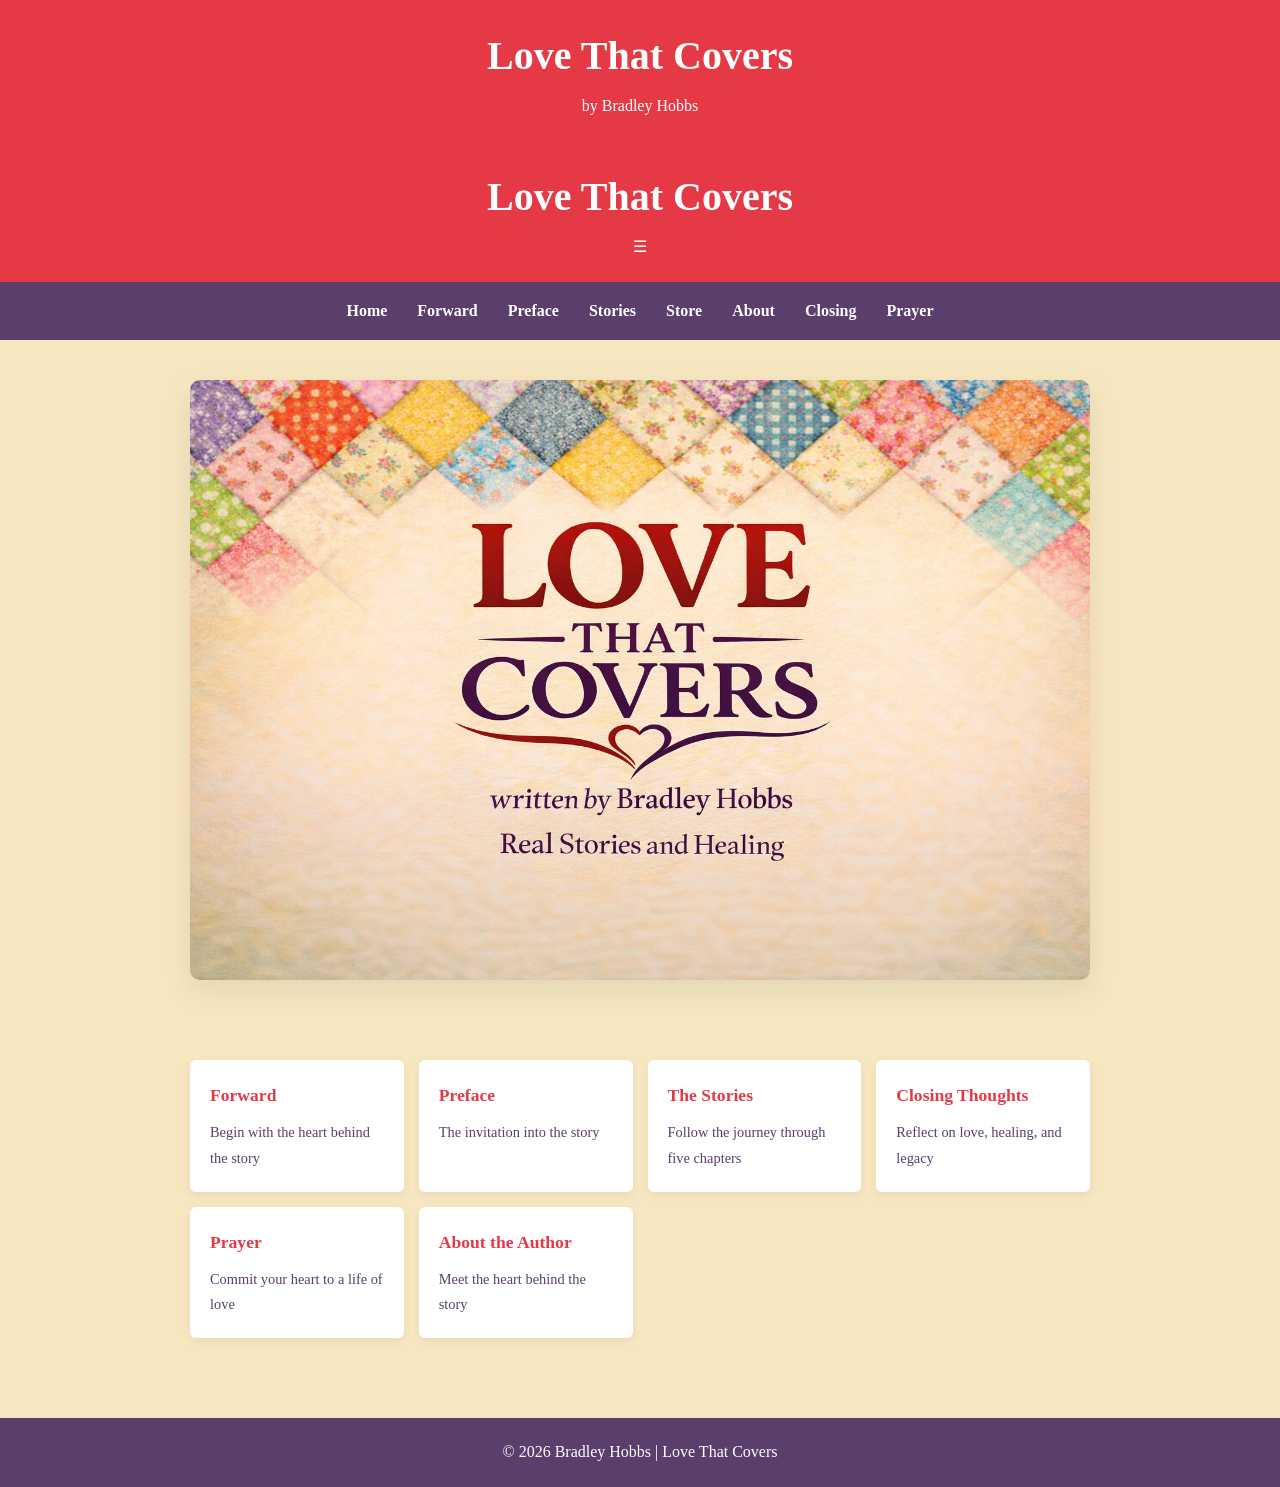
==== index.html @ ad536f71 "Update index.html" ====
<!DOCTYPE html>
<html lang="en">
<head>
<meta charset="UTF-8">
<meta name="viewport" content="width=device-width, initial-scale=1.0">

<title>Love That Covers | Bradley Hobbs</title>
<meta name="description" content="Real stories of healing, truth, and the love of Jesus that restores.">

<style>

/* HERO BANNER */
.hero-banner {
  width: 100%;
  background: var(--cream);
  display: flex;
  justify-content: center;
  align-items: center;
  padding: 40px 20px;
}

.hero-banner img {
  width: 100%;
  max-width: 900px;
  height: auto;
  border-radius: 10px;
  box-shadow: 0 10px 30px rgba(0,0,0,0.08);
}

/* QUICK LINKS */
.quick-links {
  padding: 40px 20px;
}

.card-grid {
  max-width: 900px;
  margin: auto;
  display: grid;
  grid-template-columns: repeat(auto-fit, minmax(200px, 1fr));
  gap: 15px;
}

.mini-card {
  background: white;
  padding: 20px;
  border-radius: 6px;
  text-decoration: none;
  color: var(--purple);
  box-shadow: 0 3px 10px rgba(0,0,0,0.06);
  transition: transform 0.2s ease, box-shadow 0.2s ease;
}

.mini-card h4 {
  color: var(--red);
  margin-bottom: 8px;
  font-size: 1.1rem;
}

.mini-card p {
  font-size: 0.9rem;
}

.mini-card:hover {
  transform: translateY(-4px);
  box-shadow: 0 6px 18px rgba(0,0,0,0.1);
}

/* COLOR PALETTE */
:root {
  --cream: #f6e7c1;
  --red: #e63946;
  --purple: #5a3e6b;
  --yellow: #f4c542;
  --blue: #4a90a4;
  --green: #6a994e;
}

/* RESET */
* {
  margin: 0;
  padding: 0;
  box-sizing: border-box;
}

/* BODY */
body {
  font-family: 'Georgia', serif;
  background: var(--cream);
  color: var(--purple);
  line-height: 1.8;
}

/* HEADER */
header {
  background: var(--red);
  color: white;
  padding: 20px 40px;
  text-align: center;
}

header h1 {
  font-size: 2.5rem;
}

/* NAV */
nav {
  background: var(--purple);
  display: flex;
  justify-content: center;
  gap: 30px;
  padding: 15px;
}

nav a {
  color: white;
  text-decoration: none;
  font-weight: bold;
}

nav a:hover {
  color: var(--yellow);
}

/* HERO */
.hero {
  text-align: center;
  padding: 80px 20px;
  background: linear-gradient(135deg, var(--yellow), var(--blue));
  color: white;
}

.hero h2 {
  font-size: 3rem;
  margin-bottom: 20px;
}

/* SECTION */
.section {
  padding: 60px 20px;
  max-width: 900px;
  margin: auto;
}

/* CONTENT CARDS */
.card {
  background: white;
  padding: 50px;
  border-radius: 8px;
  box-shadow: 0 5px 20px rgba(0,0,0,0.08);
  margin-bottom: 40px;
}

.card h3 {
  color: var(--red);
  text-align: center;
  margin-bottom: 30px;
  font-size: 2rem;
}

.card p {
  margin-bottom: 20px;
}

/* BUTTON */
.btn {
  display: inline-block;
  margin-top: 20px;
  padding: 12px 25px;
  background: var(--green);
  color: white;
  text-decoration: none;
  border-radius: 5px;
  font-weight: bold;
}

.btn:hover {
  background: var(--purple);
}

/* FOOTER */
footer {
  background: var(--purple);
  color: white;
  text-align: center;
  padding: 20px;
  margin-top: 40px;
}

</style>
</head>

<body>

<header>
  <h1>Love That Covers</h1>
  <p>by Bradley Hobbs</p>
</header>

<header>
  <h1>Love That Covers</h1>

  <!-- HAMBURGER -->
  <div class="menu-toggle" onclick="toggleMenu()">
    ☰
  </div>
</header>

<nav id="mobileNav">
  <a href="index.html">Home</a>
  <a href="forward.html">Forward</a>
  <a href="preface.html">Preface</a>
  <a href="stories.html">Stories</a>
  <a href="store.html">Store</a>
  <a href="about.html">About</a>
  <a href="closing.html">Closing</a>
  <a href="prayer.html">Prayer</a>
</nav>

<section class="hero-banner">
  <img src="B301321B-BF15-4B34-BEE3-1EFD43D70DFA.png" alt="Love That Covers - Real Stories and Healing">
</section>


  <section class="quick-links">

  <div class="card-grid">

    <a href="forward.html" class="mini-card">
      <h4>Forward</h4>
      <p>Begin with the heart behind the story</p>
    </a>

    <a href="preface.html" class="mini-card">
      <h4>Preface</h4>
      <p>The invitation into the story</p>
    </a>

    <a href="stories.html" class="mini-card">
      <h4>The Stories</h4>
      <p>Follow the journey through five chapters</p>
    </a>

    <a href="closing.html" class="mini-card">
      <h4>Closing Thoughts</h4>
      <p>Reflect on love, healing, and legacy</p>
    </a>

    <a href="prayer.html" class="mini-card">
      <h4>Prayer</h4>
      <p>Commit your heart to a life of love</p>
    </a>

    <a href="about.html" class="mini-card">
      <h4>About the Author</h4>
      <p>Meet the heart behind the story</p>
    </a>

  </div>


</section>

<footer>
  <p>© 2026 Bradley Hobbs | Love That Covers</p>
</footer>
<script>
function toggleMenu() {
  document.getElementById("mobileNav").classList.toggle("active");
}
</script>
</body>
</html>
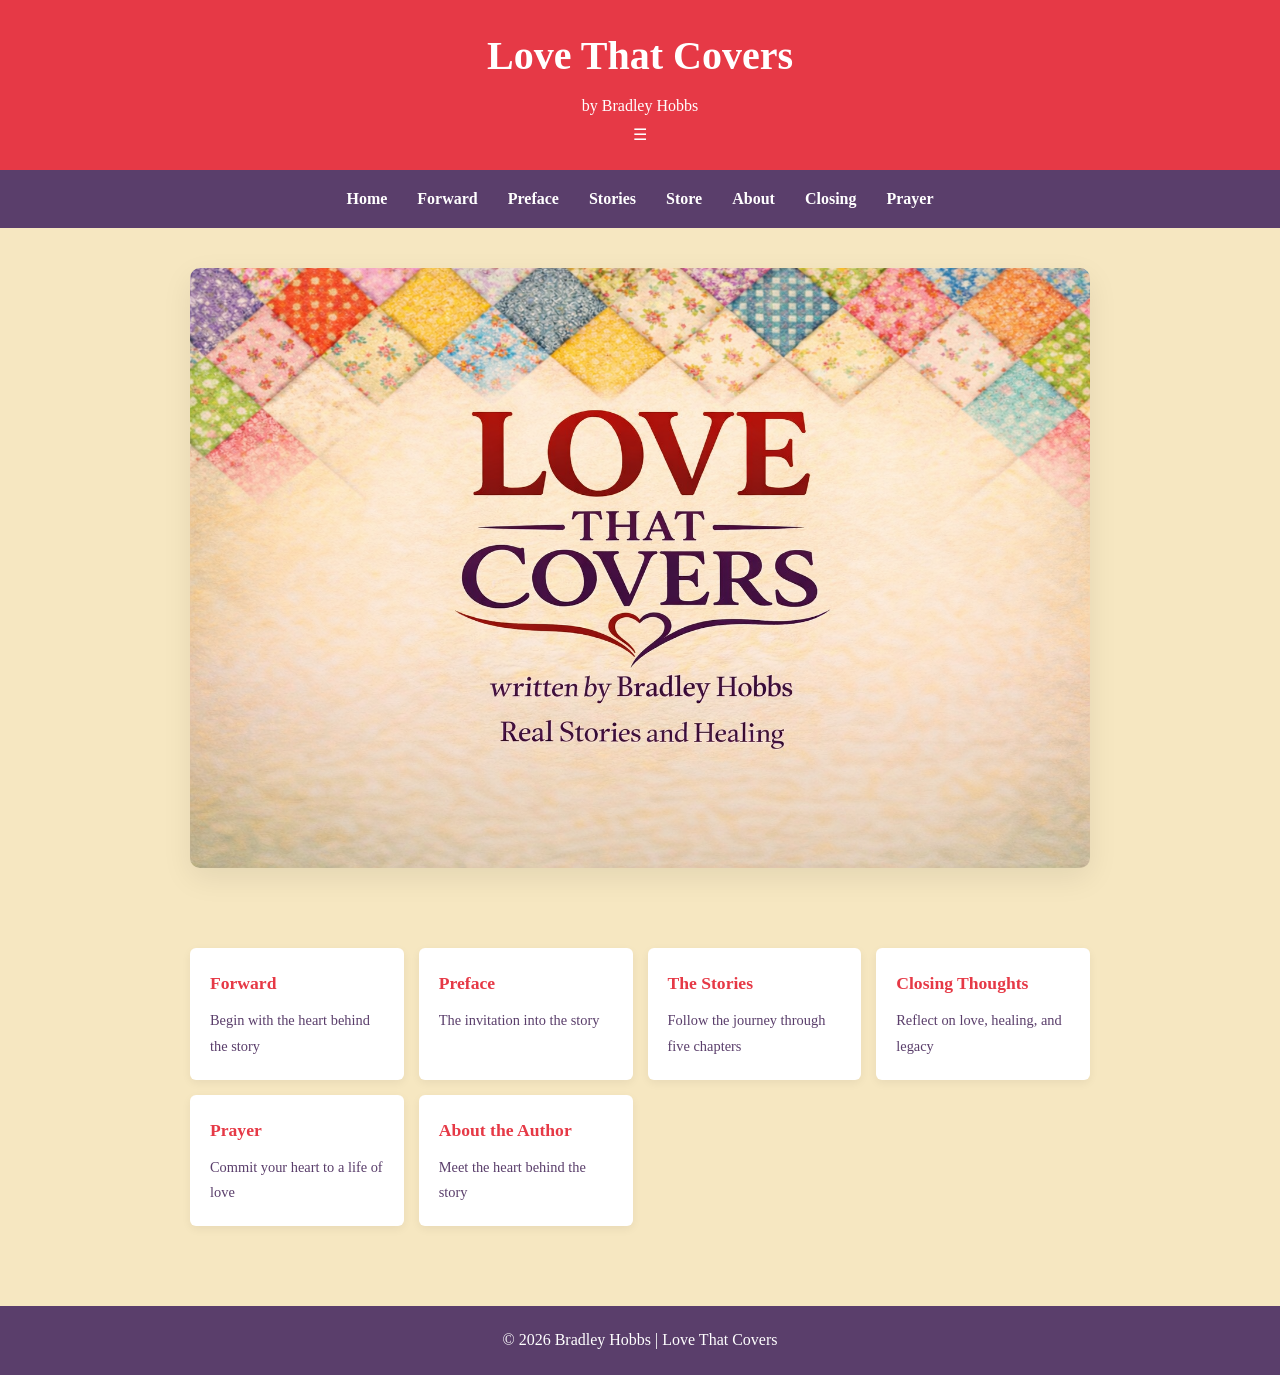
==== commit abc38c16: "Update index.html" ====
--- a/index.html
+++ b/index.html
@@ -194,10 +194,6 @@
 <header>
   <h1>Love That Covers</h1>
   <p>by Bradley Hobbs</p>
-</header>
-
-<header>
-  <h1>Love That Covers</h1>
 
   <!-- HAMBURGER -->
   <div class="menu-toggle" onclick="toggleMenu()">
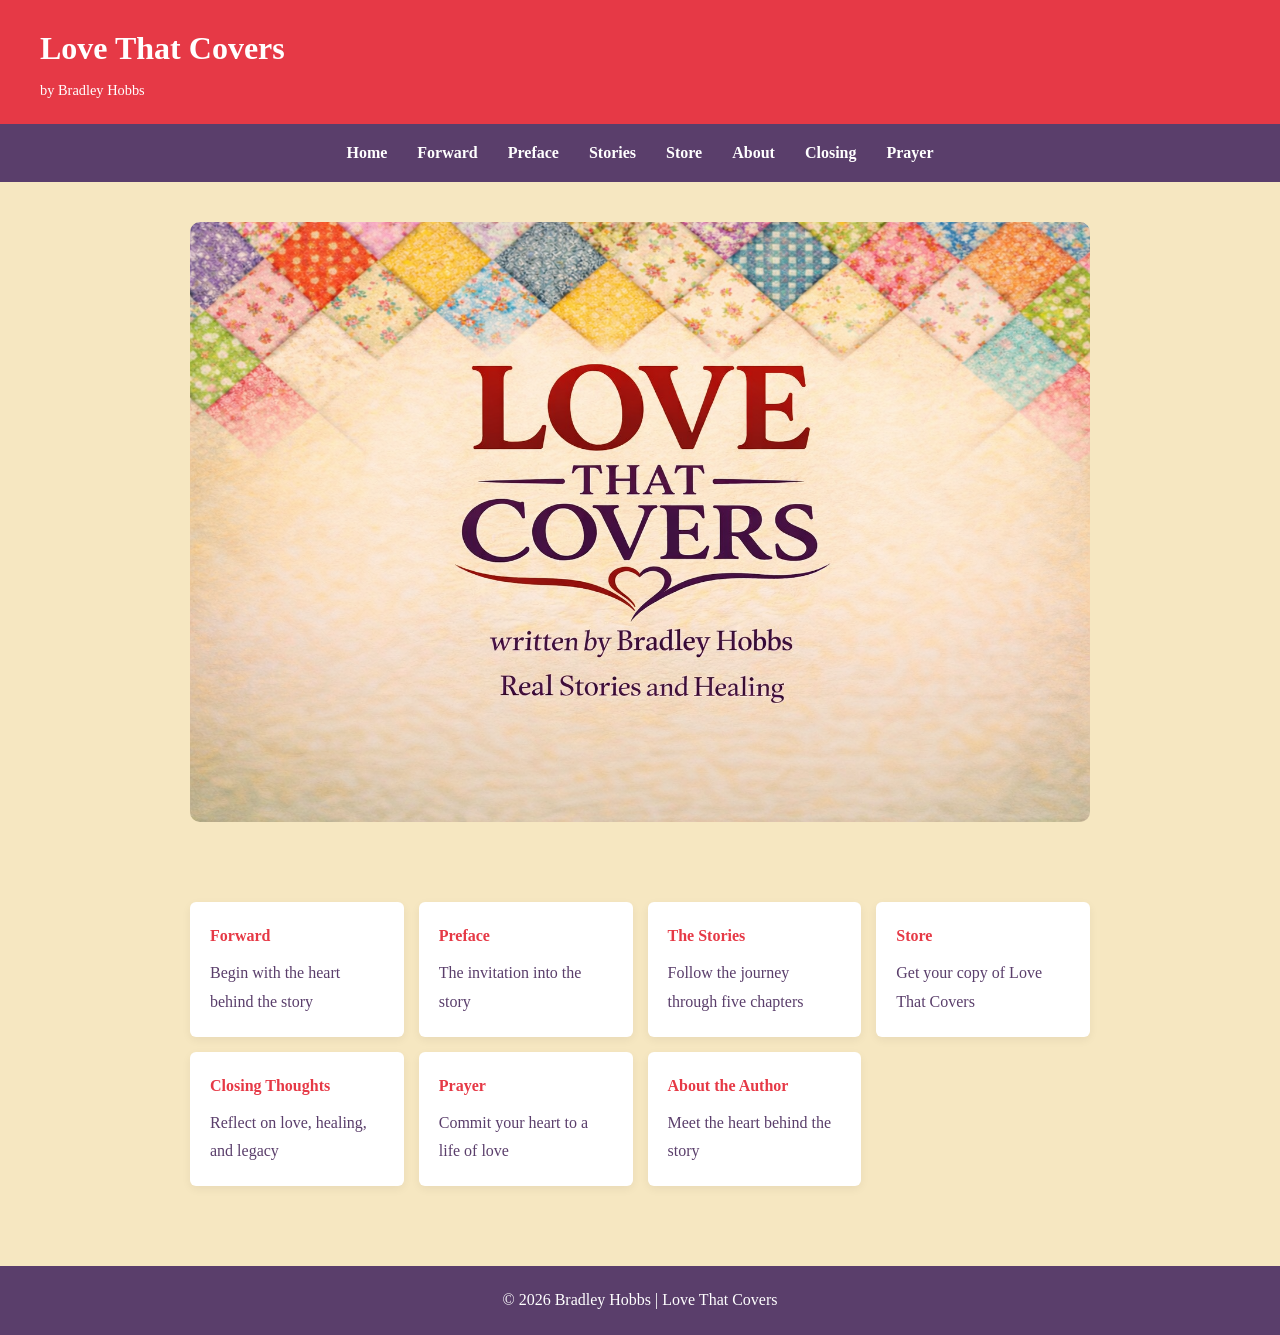
==== commit faaf96a5: "Update index.html" ====
--- a/index.html
+++ b/index.html
@@ -8,62 +8,6 @@
 <meta name="description" content="Real stories of healing, truth, and the love of Jesus that restores.">
 
 <style>
-
-/* HERO BANNER */
-.hero-banner {
-  width: 100%;
-  background: var(--cream);
-  display: flex;
-  justify-content: center;
-  align-items: center;
-  padding: 40px 20px;
-}
-
-.hero-banner img {
-  width: 100%;
-  max-width: 900px;
-  height: auto;
-  border-radius: 10px;
-  box-shadow: 0 10px 30px rgba(0,0,0,0.08);
-}
-
-/* QUICK LINKS */
-.quick-links {
-  padding: 40px 20px;
-}
-
-.card-grid {
-  max-width: 900px;
-  margin: auto;
-  display: grid;
-  grid-template-columns: repeat(auto-fit, minmax(200px, 1fr));
-  gap: 15px;
-}
-
-.mini-card {
-  background: white;
-  padding: 20px;
-  border-radius: 6px;
-  text-decoration: none;
-  color: var(--purple);
-  box-shadow: 0 3px 10px rgba(0,0,0,0.06);
-  transition: transform 0.2s ease, box-shadow 0.2s ease;
-}
-
-.mini-card h4 {
-  color: var(--red);
-  margin-bottom: 8px;
-  font-size: 1.1rem;
-}
-
-.mini-card p {
-  font-size: 0.9rem;
-}
-
-.mini-card:hover {
-  transform: translateY(-4px);
-  box-shadow: 0 6px 18px rgba(0,0,0,0.1);
-}
 
 /* COLOR PALETTE */
 :root {
@@ -84,7 +28,7 @@
 
 /* BODY */
 body {
-  font-family: 'Georgia', serif;
+  font-family: Georgia, serif;
   background: var(--cream);
   color: var(--purple);
   line-height: 1.8;
@@ -95,14 +39,27 @@
   background: var(--red);
   color: white;
   padding: 20px 40px;
-  text-align: center;
+  display: flex;
+  justify-content: space-between;
+  align-items: center;
 }
 
 header h1 {
-  font-size: 2.5rem;
-}
-
-/* NAV */
+  font-size: 2rem;
+}
+
+header p {
+  font-size: 0.9rem;
+}
+
+/* MENU ICON */
+.menu-toggle {
+  font-size: 28px;
+  cursor: pointer;
+  display: none;
+}
+
+/* NAV DESKTOP */
 nav {
   background: var(--purple);
   display: flex;
@@ -121,60 +78,51 @@
   color: var(--yellow);
 }
 
-/* HERO */
-.hero {
-  text-align: center;
-  padding: 80px 20px;
-  background: linear-gradient(135deg, var(--yellow), var(--blue));
-  color: white;
-}
-
-.hero h2 {
-  font-size: 3rem;
-  margin-bottom: 20px;
-}
-
-/* SECTION */
-.section {
-  padding: 60px 20px;
+/* HERO BANNER */
+.hero-banner {
+  width: 100%;
+  background: var(--cream);
+  display: flex;
+  justify-content: center;
+  padding: 40px 20px;
+}
+
+.hero-banner img {
+  width: 100%;
+  max-width: 900px;
+  border-radius: 10px;
+}
+
+/* QUICK LINKS */
+.quick-links {
+  padding: 40px 20px;
+}
+
+.card-grid {
   max-width: 900px;
   margin: auto;
-}
-
-/* CONTENT CARDS */
-.card {
+  display: grid;
+  grid-template-columns: repeat(auto-fit, minmax(200px, 1fr));
+  gap: 15px;
+}
+
+.mini-card {
   background: white;
-  padding: 50px;
-  border-radius: 8px;
-  box-shadow: 0 5px 20px rgba(0,0,0,0.08);
-  margin-bottom: 40px;
-}
-
-.card h3 {
+  padding: 20px;
+  border-radius: 6px;
+  text-decoration: none;
+  color: var(--purple);
+  box-shadow: 0 3px 10px rgba(0,0,0,0.06);
+  transition: 0.2s;
+}
+
+.mini-card h4 {
   color: var(--red);
-  text-align: center;
-  margin-bottom: 30px;
-  font-size: 2rem;
-}
-
-.card p {
-  margin-bottom: 20px;
-}
-
-/* BUTTON */
-.btn {
-  display: inline-block;
-  margin-top: 20px;
-  padding: 12px 25px;
-  background: var(--green);
-  color: white;
-  text-decoration: none;
-  border-radius: 5px;
-  font-weight: bold;
-}
-
-.btn:hover {
-  background: var(--purple);
+  margin-bottom: 8px;
+}
+
+.mini-card:hover {
+  transform: translateY(-4px);
 }
 
 /* FOOTER */
@@ -186,19 +134,48 @@
   margin-top: 40px;
 }
 
+/* MOBILE NAV */
+@media (max-width: 768px) {
+
+  .menu-toggle {
+    display: block;
+  }
+
+  nav {
+    position: fixed;
+    top: 0;
+    right: -260px;
+    width: 260px;
+    height: 100%;
+    flex-direction: column;
+    background: var(--purple);
+    padding-top: 80px;
+    transition: right 0.3s ease;
+    z-index: 1000;
+  }
+
+  nav a {
+    padding: 15px 20px;
+    border-bottom: 1px solid rgba(255,255,255,0.2);
+  }
+
+  nav.active {
+    right: 0;
+  }
+}
+
 </style>
 </head>
 
 <body>
 
 <header>
-  <h1>Love That Covers</h1>
-  <p>by Bradley Hobbs</p>
-
-  <!-- HAMBURGER -->
-  <div class="menu-toggle" onclick="toggleMenu()">
-    ☰
+  <div>
+    <h1>Love That Covers</h1>
+    <p>by Bradley Hobbs</p>
   </div>
+
+  <div class="menu-toggle" onclick="toggleMenu()">☰</div>
 </header>
 
 <nav id="mobileNav">
@@ -213,12 +190,10 @@
 </nav>
 
 <section class="hero-banner">
-  <img src="B301321B-BF15-4B34-BEE3-1EFD43D70DFA.png" alt="Love That Covers - Real Stories and Healing">
+  <img src="B301321B-BF15-4B34-BEE3-1EFD43D70DFA.png" alt="Love That Covers Banner">
 </section>
 
-
-  <section class="quick-links">
-
+<section class="quick-links">
   <div class="card-grid">
 
     <a href="forward.html" class="mini-card">
@@ -236,6 +211,11 @@
       <p>Follow the journey through five chapters</p>
     </a>
 
+    <a href="store.html" class="mini-card">
+      <h4>Store</h4>
+      <p>Get your copy of Love That Covers</p>
+    </a>
+
     <a href="closing.html" class="mini-card">
       <h4>Closing Thoughts</h4>
       <p>Reflect on love, healing, and legacy</p>
@@ -252,17 +232,17 @@
     </a>
 
   </div>
-
-
 </section>
 
 <footer>
   <p>© 2026 Bradley Hobbs | Love That Covers</p>
 </footer>
+
 <script>
 function toggleMenu() {
   document.getElementById("mobileNav").classList.toggle("active");
 }
 </script>
+
 </body>
 </html>
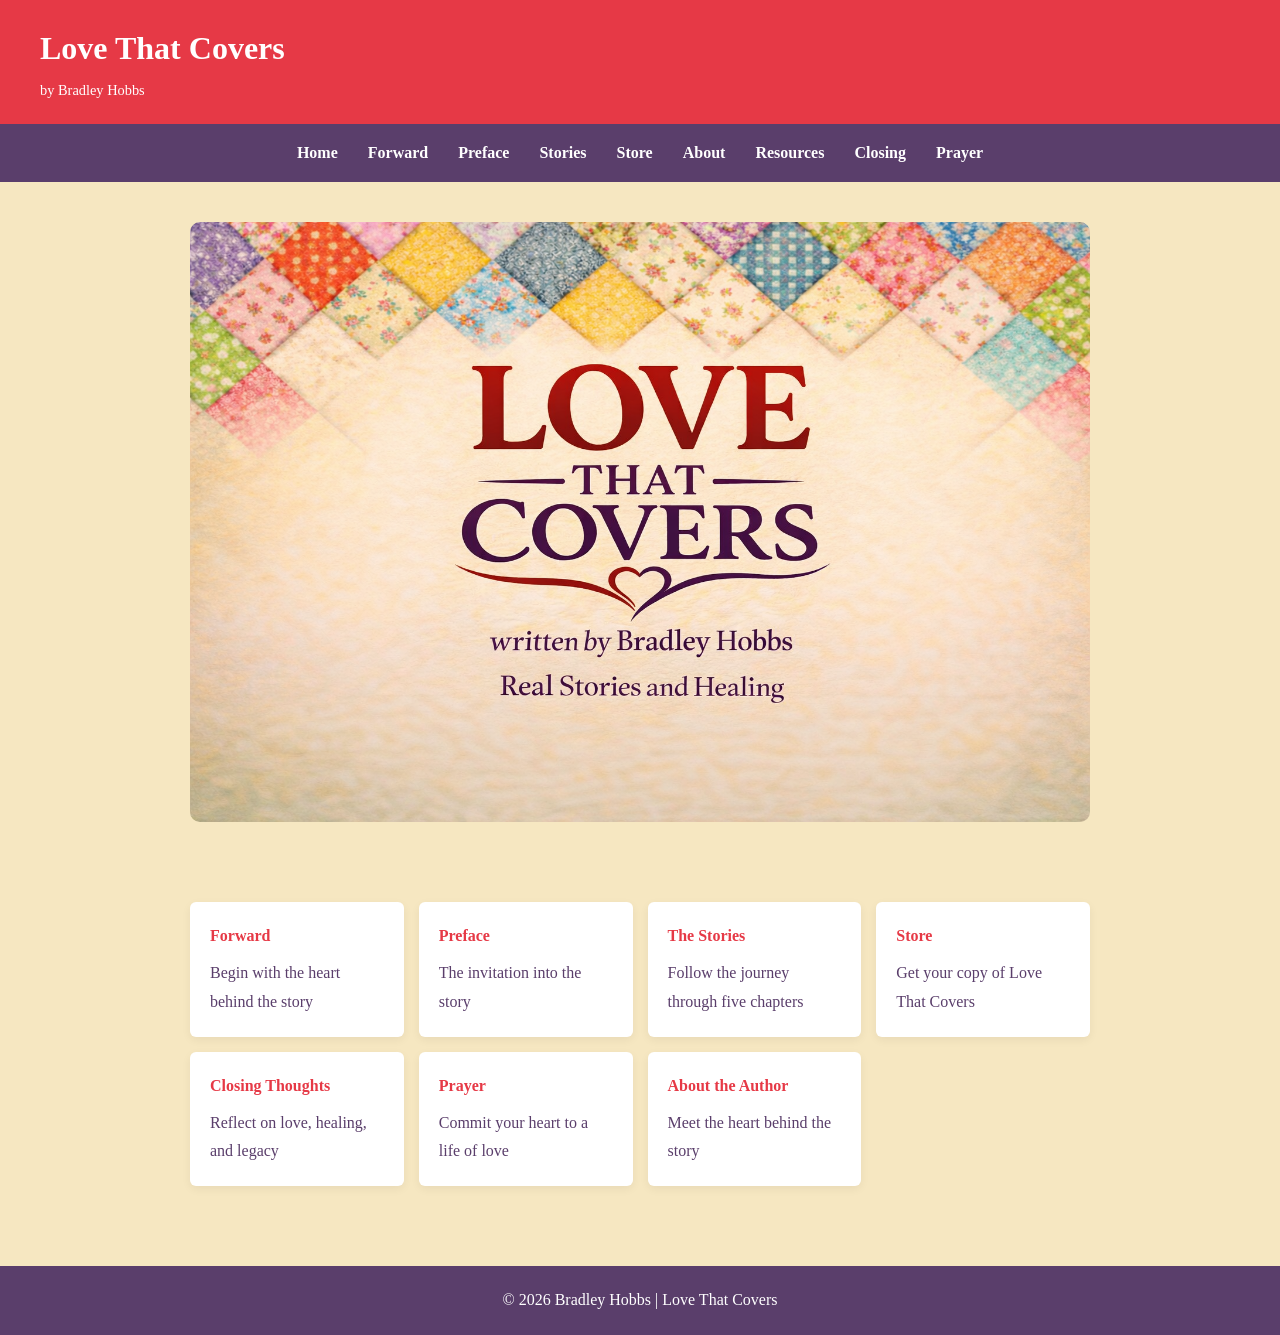
==== commit e5a60fa6: "Update index.html" ====
--- a/index.html
+++ b/index.html
@@ -185,6 +185,7 @@
   <a href="stories.html">Stories</a>
   <a href="store.html">Store</a>
   <a href="about.html">About</a>
+  <a href="resources.html">Resources</a> <!-- NEW -->
   <a href="closing.html">Closing</a>
   <a href="prayer.html">Prayer</a>
 </nav>
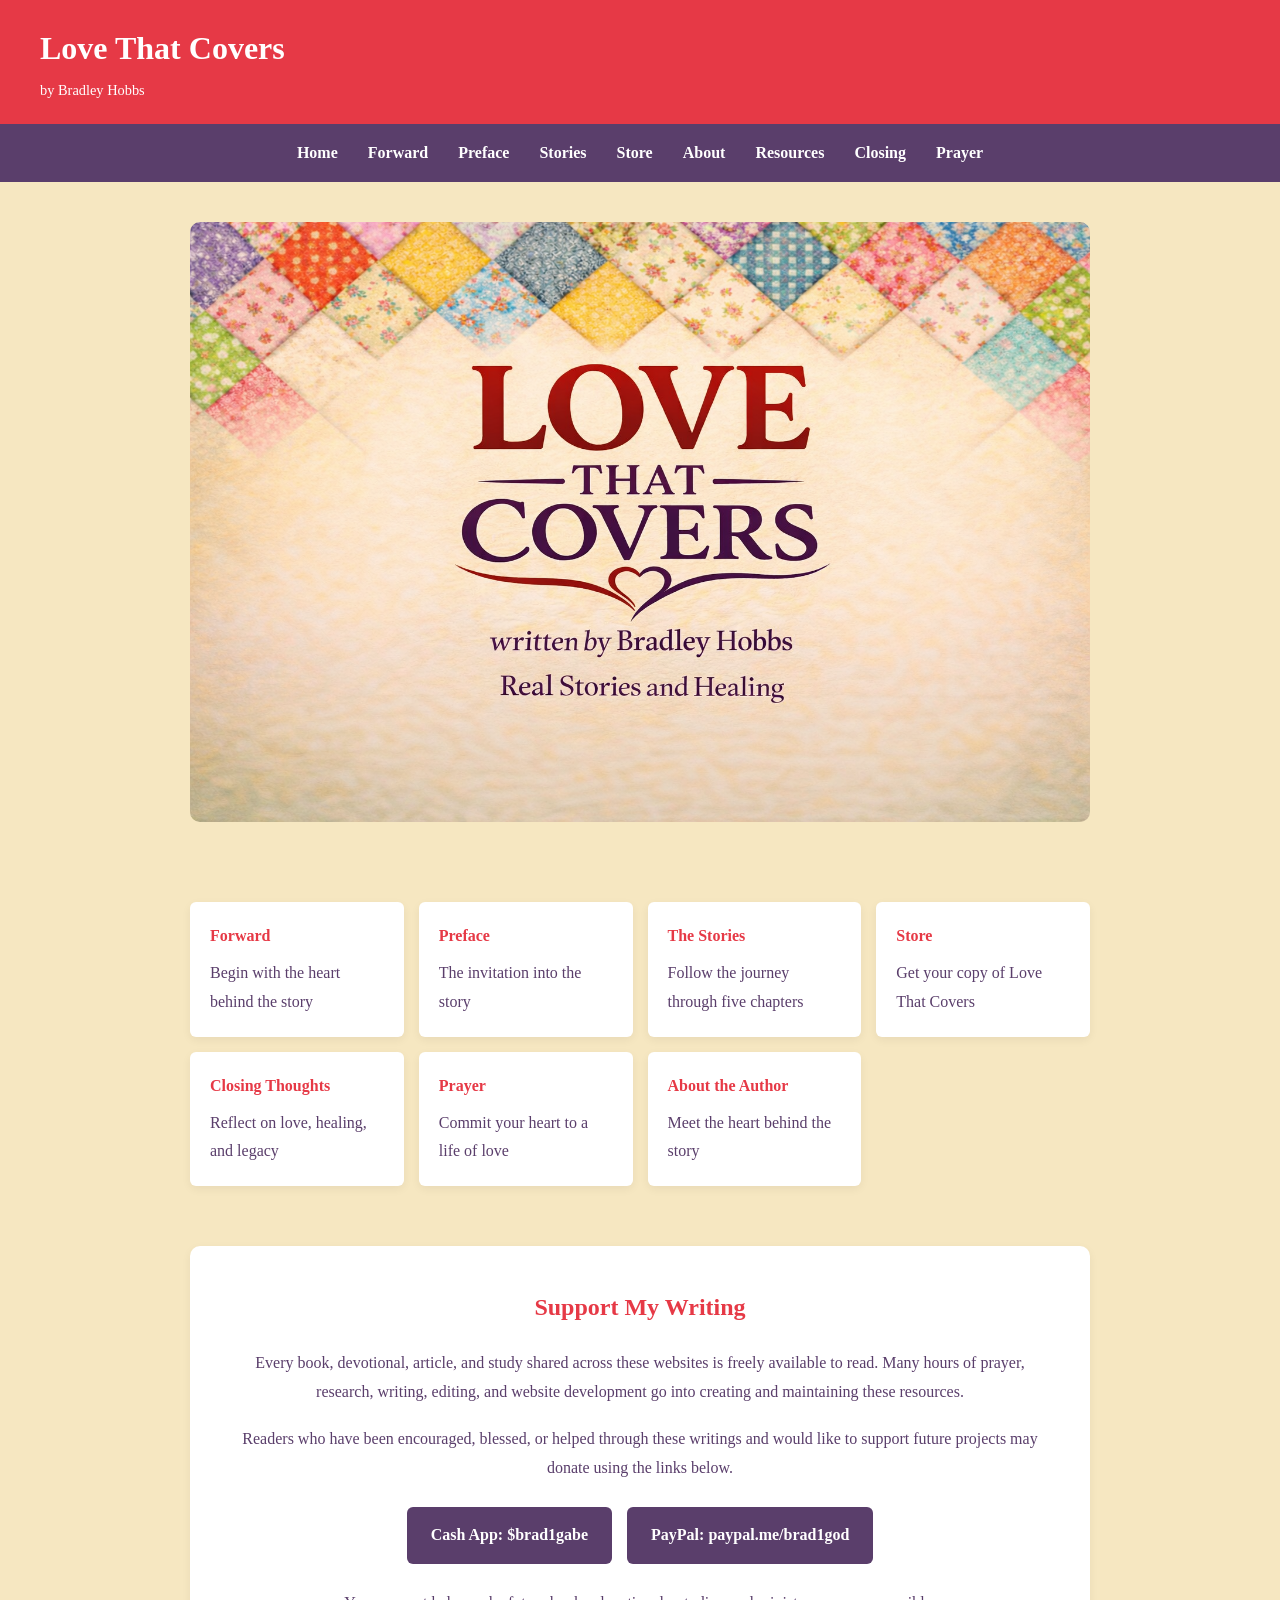
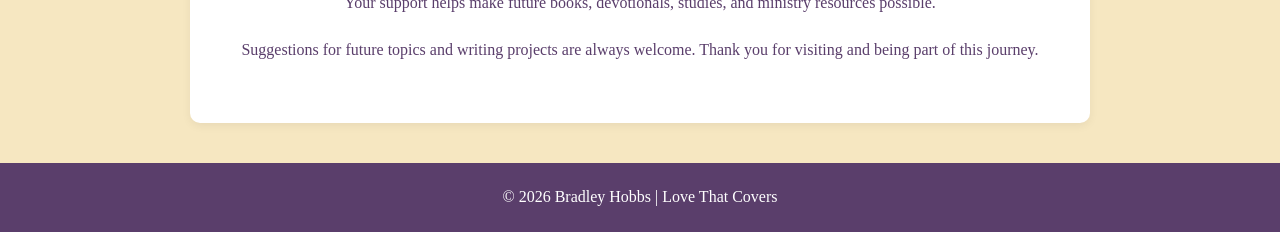
==== commit cf7c38b4: "Update index.html" ====
--- a/index.html
+++ b/index.html
@@ -123,6 +123,50 @@
 
 .mini-card:hover {
   transform: translateY(-4px);
+}
+
+/* SUPPORT */
+
+.support {
+  background: white;
+  max-width: 900px;
+  margin: 20px auto 40px;
+  padding: 40px;
+  border-radius: 10px;
+  text-align: center;
+  box-shadow: 0 3px 10px rgba(0,0,0,0.06);
+}
+
+.support h2 {
+  color: var(--red);
+  margin-bottom: 20px;
+}
+
+.support p {
+  margin-bottom: 18px;
+}
+
+.support-links {
+  display: flex;
+  justify-content: center;
+  gap: 15px;
+  flex-wrap: wrap;
+  margin: 25px 0;
+}
+
+.support-links a {
+  display: inline-block;
+  background: var(--purple);
+  color: white;
+  text-decoration: none;
+  padding: 14px 24px;
+  border-radius: 6px;
+  font-weight: bold;
+  transition: .2s;
+}
+
+.support-links a:hover {
+  background: var(--red);
 }
 
 /* FOOTER */
@@ -235,6 +279,46 @@
   </div>
 </section>
 
+<section class="support">
+
+  <h2>Support My Writing</h2>
+
+  <p>
+    Every book, devotional, article, and study shared across these websites is freely available to read. Many hours of prayer, research, writing, editing, and website development go into creating and maintaining these resources.
+  </p>
+
+  <p>
+    Readers who have been encouraged, blessed, or helped through these writings and would like to support future projects may donate using the links below.
+  </p>
+
+  <div class="support-links">
+
+    <a
+      href="https://cash.app/$brad1gabe"
+      target="_blank"
+      rel="noopener noreferrer">
+      Cash App: $brad1gabe
+    </a>
+
+    <a
+      href="https://www.paypal.com/paypalme/brad1god"
+      target="_blank"
+      rel="noopener noreferrer">
+      PayPal: paypal.me/brad1god
+    </a>
+
+  </div>
+
+  <p>
+    Your support helps make future books, devotionals, studies, and ministry resources possible.
+  </p>
+
+  <p>
+    Suggestions for future topics and writing projects are always welcome. Thank you for visiting and being part of this journey.
+  </p>
+
+</section>
+
 <footer>
   <p>© 2026 Bradley Hobbs | Love That Covers</p>
 </footer>
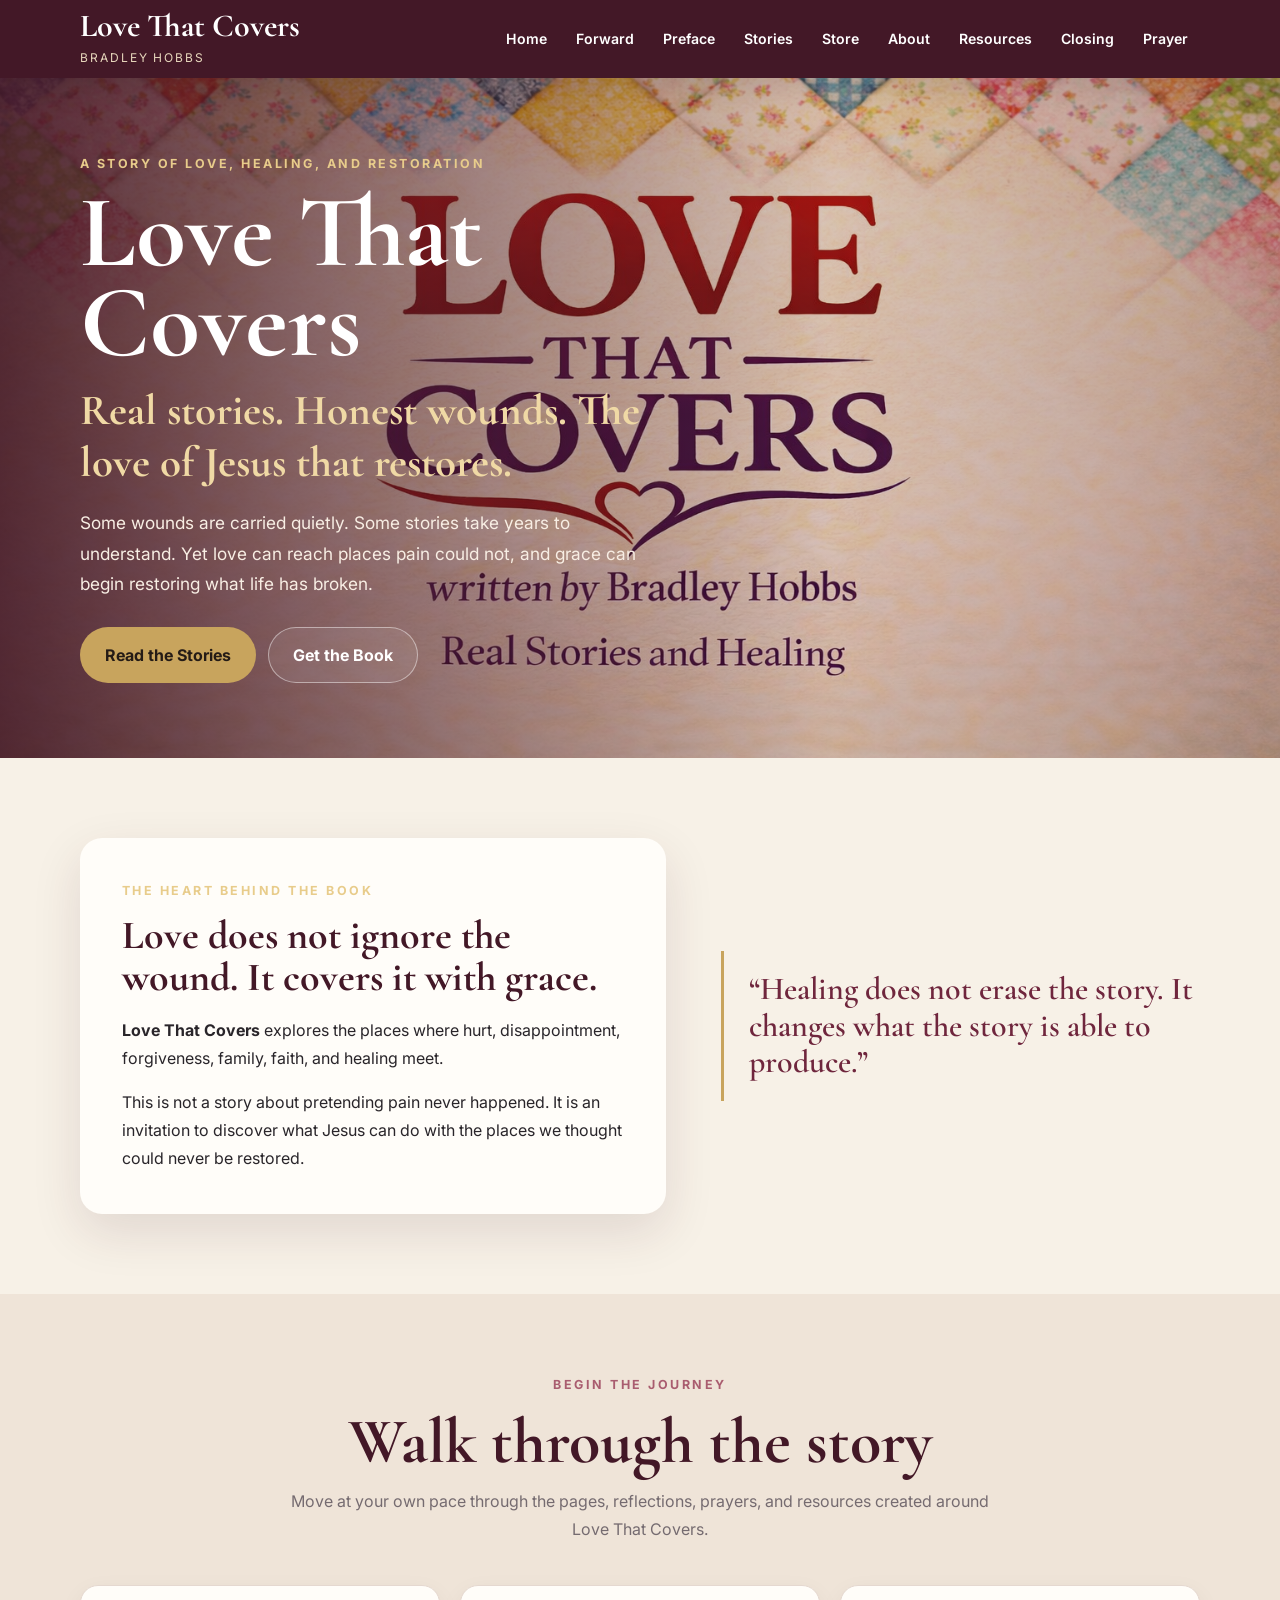
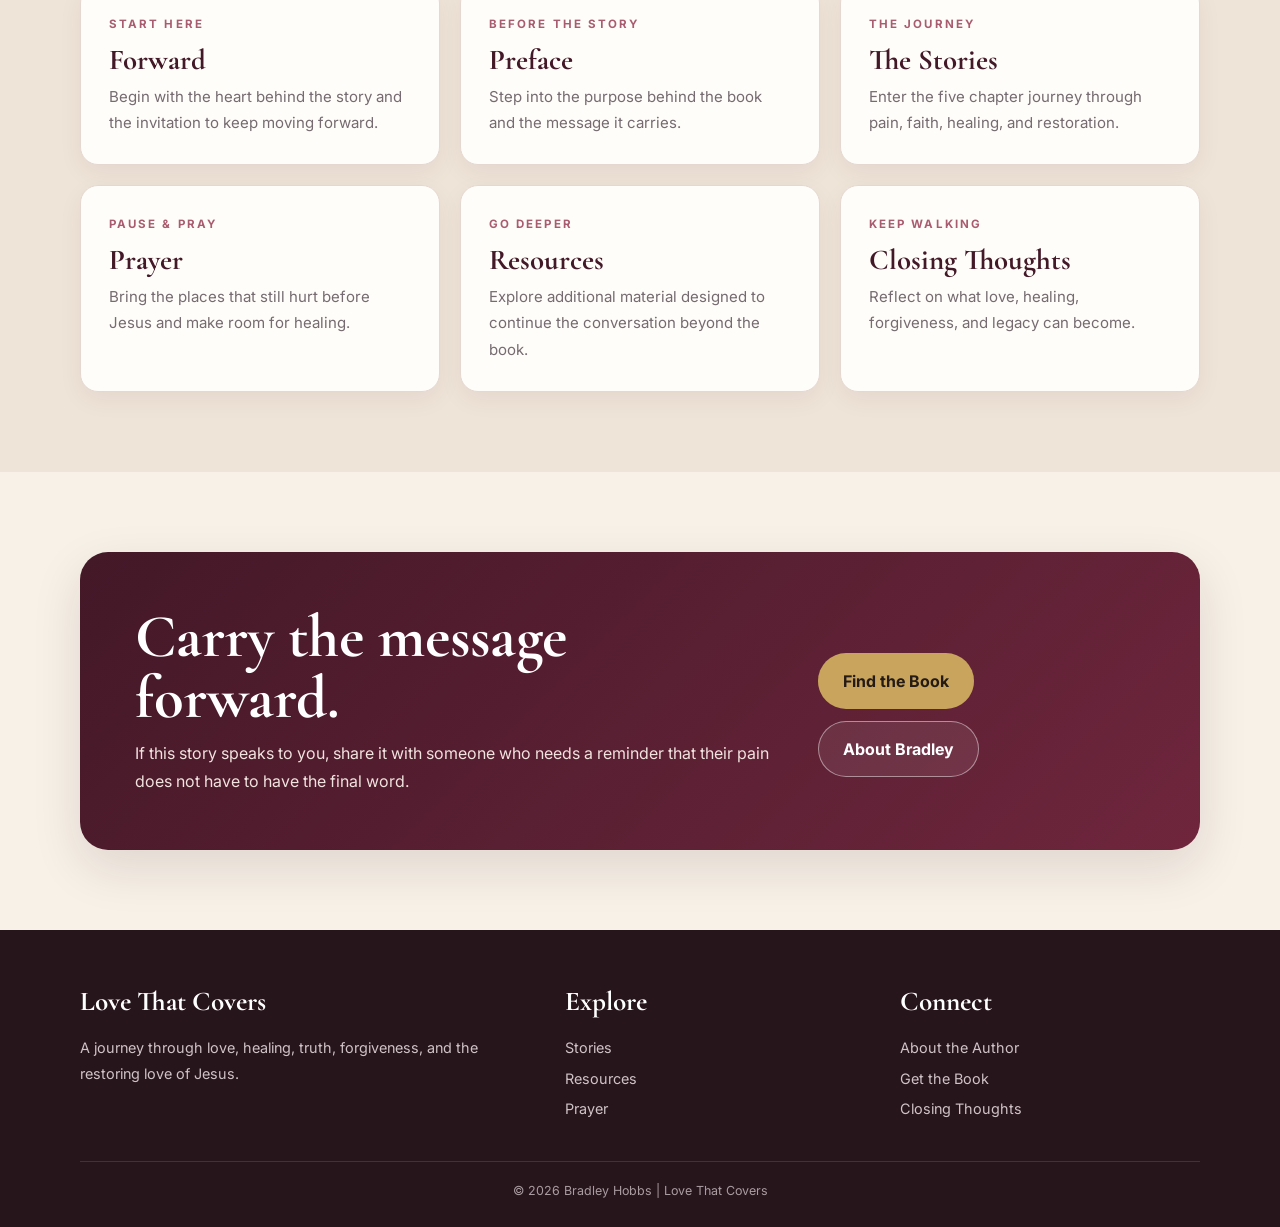
==== commit 5626f96b: "Revamp Love That Covers homepage" ====
--- a/index.html
+++ b/index.html
@@ -3,331 +3,122 @@
 <head>
 <meta charset="UTF-8">
 <meta name="viewport" content="width=device-width, initial-scale=1.0">
-
 <title>Love That Covers | Bradley Hobbs</title>
-<meta name="description" content="Real stories of healing, truth, and the love of Jesus that restores.">
-
-<style>
-
-/* COLOR PALETTE */
-:root {
-  --cream: #f6e7c1;
-  --red: #e63946;
-  --purple: #5a3e6b;
-  --yellow: #f4c542;
-  --blue: #4a90a4;
-  --green: #6a994e;
-}
-
-/* RESET */
-* {
-  margin: 0;
-  padding: 0;
-  box-sizing: border-box;
-}
-
-/* BODY */
-body {
-  font-family: Georgia, serif;
-  background: var(--cream);
-  color: var(--purple);
-  line-height: 1.8;
-}
-
-/* HEADER */
-header {
-  background: var(--red);
-  color: white;
-  padding: 20px 40px;
-  display: flex;
-  justify-content: space-between;
-  align-items: center;
-}
-
-header h1 {
-  font-size: 2rem;
-}
-
-header p {
-  font-size: 0.9rem;
-}
-
-/* MENU ICON */
-.menu-toggle {
-  font-size: 28px;
-  cursor: pointer;
-  display: none;
-}
-
-/* NAV DESKTOP */
-nav {
-  background: var(--purple);
-  display: flex;
-  justify-content: center;
-  gap: 30px;
-  padding: 15px;
-}
-
-nav a {
-  color: white;
-  text-decoration: none;
-  font-weight: bold;
-}
-
-nav a:hover {
-  color: var(--yellow);
-}
-
-/* HERO BANNER */
-.hero-banner {
-  width: 100%;
-  background: var(--cream);
-  display: flex;
-  justify-content: center;
-  padding: 40px 20px;
-}
-
-.hero-banner img {
-  width: 100%;
-  max-width: 900px;
-  border-radius: 10px;
-}
-
-/* QUICK LINKS */
-.quick-links {
-  padding: 40px 20px;
-}
-
-.card-grid {
-  max-width: 900px;
-  margin: auto;
-  display: grid;
-  grid-template-columns: repeat(auto-fit, minmax(200px, 1fr));
-  gap: 15px;
-}
-
-.mini-card {
-  background: white;
-  padding: 20px;
-  border-radius: 6px;
-  text-decoration: none;
-  color: var(--purple);
-  box-shadow: 0 3px 10px rgba(0,0,0,0.06);
-  transition: 0.2s;
-}
-
-.mini-card h4 {
-  color: var(--red);
-  margin-bottom: 8px;
-}
-
-.mini-card:hover {
-  transform: translateY(-4px);
-}
-
-/* SUPPORT */
-
-.support {
-  background: white;
-  max-width: 900px;
-  margin: 20px auto 40px;
-  padding: 40px;
-  border-radius: 10px;
-  text-align: center;
-  box-shadow: 0 3px 10px rgba(0,0,0,0.06);
-}
-
-.support h2 {
-  color: var(--red);
-  margin-bottom: 20px;
-}
-
-.support p {
-  margin-bottom: 18px;
-}
-
-.support-links {
-  display: flex;
-  justify-content: center;
-  gap: 15px;
-  flex-wrap: wrap;
-  margin: 25px 0;
-}
-
-.support-links a {
-  display: inline-block;
-  background: var(--purple);
-  color: white;
-  text-decoration: none;
-  padding: 14px 24px;
-  border-radius: 6px;
-  font-weight: bold;
-  transition: .2s;
-}
-
-.support-links a:hover {
-  background: var(--red);
-}
-
-/* FOOTER */
-footer {
-  background: var(--purple);
-  color: white;
-  text-align: center;
-  padding: 20px;
-  margin-top: 40px;
-}
-
-/* MOBILE NAV */
-@media (max-width: 768px) {
-
-  .menu-toggle {
-    display: block;
-  }
-
-  nav {
-    position: fixed;
-    top: 0;
-    right: -260px;
-    width: 260px;
-    height: 100%;
-    flex-direction: column;
-    background: var(--purple);
-    padding-top: 80px;
-    transition: right 0.3s ease;
-    z-index: 1000;
-  }
-
-  nav a {
-    padding: 15px 20px;
-    border-bottom: 1px solid rgba(255,255,255,0.2);
-  }
-
-  nav.active {
-    right: 0;
-  }
-}
-
-</style>
+<meta name="description" content="Love That Covers by Bradley Hobbs. A journey through love, healing, forgiveness, truth, and the restoring love of Jesus.">
+<link rel="stylesheet" href="styles.css">
 </head>
-
 <body>
 
-<header>
-  <div>
-    <h1>Love That Covers</h1>
-    <p>by Bradley Hobbs</p>
-  </div>
-
-  <div class="menu-toggle" onclick="toggleMenu()">☰</div>
+<header class="site-header">
+<div class="container header-inner">
+<a class="brand" href="index.html">
+<span class="brand-title">Love That Covers</span>
+<span class="brand-author">Bradley Hobbs</span>
+</a>
+<button class="menu-toggle" aria-label="Open navigation" aria-expanded="false" onclick="toggleMenu()">☰</button>
+<nav class="site-nav" id="siteNav" aria-label="Main navigation">
+<a href="index.html">Home</a>
+<a href="forward.html">Forward</a>
+<a href="preface.html">Preface</a>
+<a href="stories.html">Stories</a>
+<a href="store.html">Store</a>
+<a href="about.html">About</a>
+<a href="resources.html">Resources</a>
+<a href="closing.html">Closing</a>
+<a href="prayer.html">Prayer</a>
+</nav>
+</div>
 </header>
 
-<nav id="mobileNav">
-  <a href="index.html">Home</a>
-  <a href="forward.html">Forward</a>
-  <a href="preface.html">Preface</a>
-  <a href="stories.html">Stories</a>
-  <a href="store.html">Store</a>
-  <a href="about.html">About</a>
-  <a href="resources.html">Resources</a> <!-- NEW -->
-  <a href="closing.html">Closing</a>
-  <a href="prayer.html">Prayer</a>
-</nav>
-
-<section class="hero-banner">
-  <img src="B301321B-BF15-4B34-BEE3-1EFD43D70DFA.png" alt="Love That Covers Banner">
+<main>
+<section class="hero">
+<img class="hero-image" src="B301321B-BF15-4B34-BEE3-1EFD43D70DFA.png" alt="Love That Covers book artwork">
+<div class="hero-content">
+<div class="container">
+<div class="hero-copy">
+<div class="eyebrow">A story of love, healing, and restoration</div>
+<h1>Love That Covers<span>Real stories. Honest wounds. The love of Jesus that restores.</span></h1>
+<p>Some wounds are carried quietly. Some stories take years to understand. Yet love can reach places pain could not, and grace can begin restoring what life has broken.</p>
+<div class="actions">
+<a class="button button-primary" href="stories.html">Read the Stories</a>
+<a class="button button-secondary" href="store.html">Get the Book</a>
+</div>
+</div>
+</div>
+</div>
 </section>
 
-<section class="quick-links">
-  <div class="card-grid">
-
-    <a href="forward.html" class="mini-card">
-      <h4>Forward</h4>
-      <p>Begin with the heart behind the story</p>
-    </a>
-
-    <a href="preface.html" class="mini-card">
-      <h4>Preface</h4>
-      <p>The invitation into the story</p>
-    </a>
-
-    <a href="stories.html" class="mini-card">
-      <h4>The Stories</h4>
-      <p>Follow the journey through five chapters</p>
-    </a>
-
-    <a href="store.html" class="mini-card">
-      <h4>Store</h4>
-      <p>Get your copy of Love That Covers</p>
-    </a>
-
-    <a href="closing.html" class="mini-card">
-      <h4>Closing Thoughts</h4>
-      <p>Reflect on love, healing, and legacy</p>
-    </a>
-
-    <a href="prayer.html" class="mini-card">
-      <h4>Prayer</h4>
-      <p>Commit your heart to a life of love</p>
-    </a>
-
-    <a href="about.html" class="mini-card">
-      <h4>About the Author</h4>
-      <p>Meet the heart behind the story</p>
-    </a>
-
-  </div>
+<section class="section">
+<div class="container intro">
+<div class="intro-card">
+<div class="eyebrow">The heart behind the book</div>
+<h2>Love does not ignore the wound. It covers it with grace.</h2>
+<p><strong>Love That Covers</strong> explores the places where hurt, disappointment, forgiveness, family, faith, and healing meet.</p>
+<p>This is not a story about pretending pain never happened. It is an invitation to discover what Jesus can do with the places we thought could never be restored.</p>
+</div>
+<div class="pullquote">“Healing does not erase the story. It changes what the story is able to produce.”</div>
+</div>
 </section>
 
-<section class="support">
-
-  <h2>Support My Writing</h2>
-
-  <p>
-    Every book, devotional, article, and study shared across these websites is freely available to read. Many hours of prayer, research, writing, editing, and website development go into creating and maintaining these resources.
-  </p>
-
-  <p>
-    Readers who have been encouraged, blessed, or helped through these writings and would like to support future projects may donate using the links below.
-  </p>
-
-  <div class="support-links">
-
-    <a
-      href="https://cash.app/$brad1gabe"
-      target="_blank"
-      rel="noopener noreferrer">
-      Cash App: $brad1gabe
-    </a>
-
-    <a
-      href="https://www.paypal.com/paypalme/brad1god"
-      target="_blank"
-      rel="noopener noreferrer">
-      PayPal: paypal.me/brad1god
-    </a>
-
-  </div>
-
-  <p>
-    Your support helps make future books, devotionals, studies, and ministry resources possible.
-  </p>
-
-  <p>
-    Suggestions for future topics and writing projects are always welcome. Thank you for visiting and being part of this journey.
-  </p>
-
+<section class="section section-soft">
+<div class="container">
+<div class="section-heading">
+<div class="eyebrow">Begin the journey</div>
+<h2>Walk through the story</h2>
+<p>Move at your own pace through the pages, reflections, prayers, and resources created around Love That Covers.</p>
+</div>
+<div class="grid">
+<a class="card" href="forward.html"><div class="card-number">Start here</div><h3>Forward</h3><p>Begin with the heart behind the story and the invitation to keep moving forward.</p></a>
+<a class="card" href="preface.html"><div class="card-number">Before the story</div><h3>Preface</h3><p>Step into the purpose behind the book and the message it carries.</p></a>
+<a class="card" href="stories.html"><div class="card-number">The journey</div><h3>The Stories</h3><p>Enter the five chapter journey through pain, faith, healing, and restoration.</p></a>
+<a class="card" href="prayer.html"><div class="card-number">Pause & pray</div><h3>Prayer</h3><p>Bring the places that still hurt before Jesus and make room for healing.</p></a>
+<a class="card" href="resources.html"><div class="card-number">Go deeper</div><h3>Resources</h3><p>Explore additional material designed to continue the conversation beyond the book.</p></a>
+<a class="card" href="closing.html"><div class="card-number">Keep walking</div><h3>Closing Thoughts</h3><p>Reflect on what love, healing, forgiveness, and legacy can become.</p></a>
+</div>
+</div>
 </section>
 
-<footer>
-  <p>© 2026 Bradley Hobbs | Love That Covers</p>
+<section class="section">
+<div class="container">
+<div class="cta">
+<div>
+<h2>Carry the message forward.</h2>
+<p>If this story speaks to you, share it with someone who needs a reminder that their pain does not have to have the final word.</p>
+</div>
+<div class="actions">
+<a class="button button-primary" href="store.html">Find the Book</a>
+<a class="button button-secondary" href="about.html">About Bradley</a>
+</div>
+</div>
+</div>
+</section>
+</main>
+
+<footer class="site-footer">
+<div class="container">
+<div class="footer-grid">
+<div><h3>Love That Covers</h3><p>A journey through love, healing, truth, forgiveness, and the restoring love of Jesus.</p></div>
+<div><h3>Explore</h3><a href="stories.html">Stories</a><a href="resources.html">Resources</a><a href="prayer.html">Prayer</a></div>
+<div><h3>Connect</h3><a href="about.html">About the Author</a><a href="store.html">Get the Book</a><a href="closing.html">Closing Thoughts</a></div>
+</div>
+<div class="footer-bottom">© 2026 Bradley Hobbs | Love That Covers</div>
+</div>
 </footer>
 
 <script>
-function toggleMenu() {
-  document.getElementById("mobileNav").classList.toggle("active");
+function toggleMenu(){
+const nav=document.getElementById('siteNav');
+const button=document.querySelector('.menu-toggle');
+const open=nav.classList.toggle('open');
+button.setAttribute('aria-expanded',open?'true':'false');
+button.setAttribute('aria-label',open?'Close navigation':'Open navigation');
 }
+
+document.querySelectorAll('.site-nav a').forEach(link=>link.addEventListener('click',()=>{
+document.getElementById('siteNav').classList.remove('open');
+document.querySelector('.menu-toggle').setAttribute('aria-expanded','false');
+document.querySelector('.menu-toggle').setAttribute('aria-label','Open navigation');
+}));
 </script>
-
 </body>
-</html>+</html>
--- a/styles.css
+++ b/styles.css
@@ -0,0 +1,119 @@
+@import url('https://fonts.googleapis.com/css2?family=Cormorant+Garamond:wght@500;600;700&family=Inter:wght@400;500;600;700&display=swap');
+
+:root{
+  --ivory:#f7f1e7;
+  --paper:#fffdf9;
+  --wine:#6f263d;
+  --wine-dark:#431827;
+  --rose:#a95c6f;
+  --gold:#c8a45d;
+  --ink:#29252a;
+  --muted:#756b70;
+  --line:#e5d8d0;
+  --shadow:0 18px 50px rgba(67,24,39,.12);
+  --radius:22px;
+  --max:1120px;
+}
+
+*{box-sizing:border-box;margin:0;padding:0}
+html{scroll-behavior:smooth}
+body{font-family:Inter,Arial,sans-serif;background:var(--ivory);color:var(--ink);line-height:1.75}
+img{max-width:100%;display:block}
+a{color:inherit}
+.container{width:min(100% - 40px,var(--max));margin:auto}
+
+.site-header{background:var(--wine-dark);color:#fff;position:sticky;top:0;z-index:1000;box-shadow:0 8px 30px rgba(0,0,0,.12)}
+.header-inner{min-height:78px;display:flex;align-items:center;justify-content:space-between;gap:25px}
+.brand{text-decoration:none;display:flex;flex-direction:column}
+.brand-title{font-family:'Cormorant Garamond',Georgia,serif;font-size:2rem;font-weight:700;line-height:1;color:#fff}
+.brand-author{font-size:.75rem;letter-spacing:.16em;text-transform:uppercase;color:#e7d7bc;margin-top:5px}
+.menu-toggle{display:none;border:1px solid rgba(255,255,255,.25);background:transparent;color:#fff;border-radius:10px;padding:9px 12px;font-size:1.2rem;cursor:pointer}
+.site-nav{display:flex;align-items:center;gap:5px}
+.site-nav a{color:#fff;text-decoration:none;padding:10px 12px;border-radius:9px;font-size:.88rem;font-weight:600}
+.site-nav a:hover,.site-nav a:focus-visible{background:rgba(255,255,255,.1);color:#f0d99d}
+
+.hero{position:relative;overflow:hidden;background:var(--wine-dark);color:#fff}
+.hero::after{content:"";position:absolute;inset:0;background:linear-gradient(90deg,rgba(67,24,39,.9),rgba(67,24,39,.2) 65%,rgba(67,24,39,.35));pointer-events:none}
+.hero-image{width:100%;max-height:680px;object-fit:cover;object-position:center}
+.hero-content{position:absolute;z-index:2;inset:0;display:flex;align-items:center}
+.hero-copy{max-width:620px;padding:70px 0}
+.eyebrow{text-transform:uppercase;letter-spacing:.2em;font-size:.78rem;font-weight:700;color:#e8cc8b;margin-bottom:12px}
+.hero h1{font-family:'Cormorant Garamond',Georgia,serif;font-size:clamp(3.2rem,8vw,6.5rem);line-height:.88;margin-bottom:20px}
+.hero h1 span{display:block;font-size:.42em;line-height:1.2;color:#f0d9a5;margin-top:18px}
+.hero p{font-size:1.08rem;max-width:580px;color:#f8eee4}
+.actions{display:flex;flex-wrap:wrap;gap:12px;margin-top:28px}
+.button{display:inline-flex;align-items:center;justify-content:center;text-decoration:none;border-radius:999px;padding:13px 24px;font-weight:700;transition:.25s;border:1px solid transparent}
+.button-primary{background:var(--gold);color:#241b16}
+.button-secondary{border-color:rgba(255,255,255,.45);color:#fff;background:rgba(255,255,255,.08)}
+.button:hover,.button:focus-visible{transform:translateY(-2px);box-shadow:0 8px 22px rgba(0,0,0,.16)}
+
+.section{padding:80px 0}
+.section-soft{background:#efe4d8}
+.section-heading{text-align:center;max-width:720px;margin:0 auto 42px}
+.section-heading .eyebrow{color:var(--rose)}
+.section-heading h2{font-family:'Cormorant Garamond',Georgia,serif;color:var(--wine-dark);font-size:clamp(2.3rem,5vw,4rem);line-height:1.05;margin-bottom:12px}
+.section-heading p{color:var(--muted)}
+
+.intro{display:grid;grid-template-columns:1.1fr .9fr;gap:55px;align-items:center}
+.intro-card{background:var(--paper);padding:42px;border-radius:var(--radius);box-shadow:var(--shadow)}
+.intro-card h2{font-family:'Cormorant Garamond',Georgia,serif;font-size:2.5rem;color:var(--wine-dark);line-height:1.05;margin-bottom:18px}
+.intro-card p+p{margin-top:16px}
+.pullquote{border-left:3px solid var(--gold);padding:20px 0 20px 25px;font-family:'Cormorant Garamond',Georgia,serif;font-size:2rem;line-height:1.15;color:var(--wine);font-weight:600}
+
+.grid{display:grid;grid-template-columns:repeat(3,1fr);gap:20px}
+.card{background:var(--paper);border:1px solid var(--line);border-radius:18px;padding:28px;text-decoration:none;box-shadow:0 8px 25px rgba(67,24,39,.06);transition:.25s}
+.card:hover,.card:focus-visible{transform:translateY(-5px);box-shadow:var(--shadow);border-color:#d6b77a}
+.card-number{font-size:.72rem;text-transform:uppercase;letter-spacing:.18em;color:var(--rose);font-weight:700;margin-bottom:10px}
+.card h3{font-family:'Cormorant Garamond',Georgia,serif;color:var(--wine-dark);font-size:1.8rem;line-height:1.1;margin-bottom:8px}
+.card p{color:var(--muted);font-size:.94rem}
+
+.cta{background:linear-gradient(135deg,var(--wine-dark),var(--wine));color:#fff;border-radius:28px;padding:55px;display:flex;justify-content:space-between;align-items:center;gap:35px;box-shadow:var(--shadow)}
+.cta h2{font-family:'Cormorant Garamond',Georgia,serif;font-size:clamp(2.3rem,5vw,3.8rem);line-height:1;margin-bottom:10px}
+.cta p{color:#f1e3df;max-width:650px}
+
+.site-footer{background:#27151c;color:#ddd;padding:48px 0 25px}
+.footer-grid{display:grid;grid-template-columns:1.5fr 1fr 1fr;gap:35px}
+.site-footer h3{font-family:'Cormorant Garamond',Georgia,serif;color:#fff;font-size:1.7rem;margin-bottom:10px}
+.site-footer p,.site-footer a{color:#cfc3c7;font-size:.9rem}
+.site-footer a{text-decoration:none;display:block;margin:5px 0}
+.site-footer a:hover{color:#e6c981}
+.footer-bottom{border-top:1px solid rgba(255,255,255,.12);margin-top:35px;padding-top:18px;text-align:center;font-size:.78rem;color:#a99ca1}
+
+.page-hero{background:linear-gradient(135deg,var(--wine-dark),var(--wine));color:#fff;padding:80px 0;text-align:center}
+.page-hero h1{font-family:'Cormorant Garamond',Georgia,serif;font-size:clamp(3rem,7vw,5rem);line-height:1}
+.page-hero p{max-width:680px;margin:15px auto 0;color:#eadfe0}
+.reading{max-width:820px;margin:auto;background:var(--paper);padding:55px;border-radius:var(--radius);box-shadow:var(--shadow)}
+.reading h2{font-family:'Cormorant Garamond',Georgia,serif;color:var(--wine-dark);font-size:2.4rem;line-height:1.1;margin:35px 0 12px}
+.reading p{margin-bottom:22px}
+.chapter-nav{display:flex;justify-content:space-between;gap:20px;margin-top:45px;padding-top:25px;border-top:1px solid var(--line);color:var(--wine);font-weight:700}
+.chapter-nav a{text-decoration:none}
+
+:focus-visible{outline:3px solid #d8b65f;outline-offset:4px}
+
+@media(max-width:900px){
+  .site-nav{display:none;position:absolute;top:78px;left:0;right:0;background:var(--wine-dark);padding:12px 20px 20px;flex-direction:column;align-items:stretch;box-shadow:0 12px 25px rgba(0,0,0,.2)}
+  .site-nav.open{display:flex}
+  .site-nav a{padding:13px 15px}
+  .menu-toggle{display:block}
+  .intro{grid-template-columns:1fr;gap:30px}
+  .grid{grid-template-columns:repeat(2,1fr)}
+}
+
+@media(max-width:640px){
+  .container{width:min(100% - 28px,var(--max))}
+  .header-inner{min-height:70px}
+  .brand-title{font-size:1.7rem}
+  .hero-image{min-height:520px;object-fit:cover}
+  .hero-content{align-items:flex-end}
+  .hero-copy{padding:35px 0 45px}
+  .hero h1{font-size:clamp(3rem,18vw,5rem)}
+  .section{padding:58px 0}
+  .grid{grid-template-columns:1fr}
+  .intro-card{padding:28px}
+  .pullquote{font-size:1.7rem}
+  .cta{padding:35px 25px;display:block}
+  .cta .actions{margin-top:22px}
+  .footer-grid{grid-template-columns:1fr}
+  .reading{padding:30px 22px}
+  .chapter-nav{font-size:.9rem}
+}
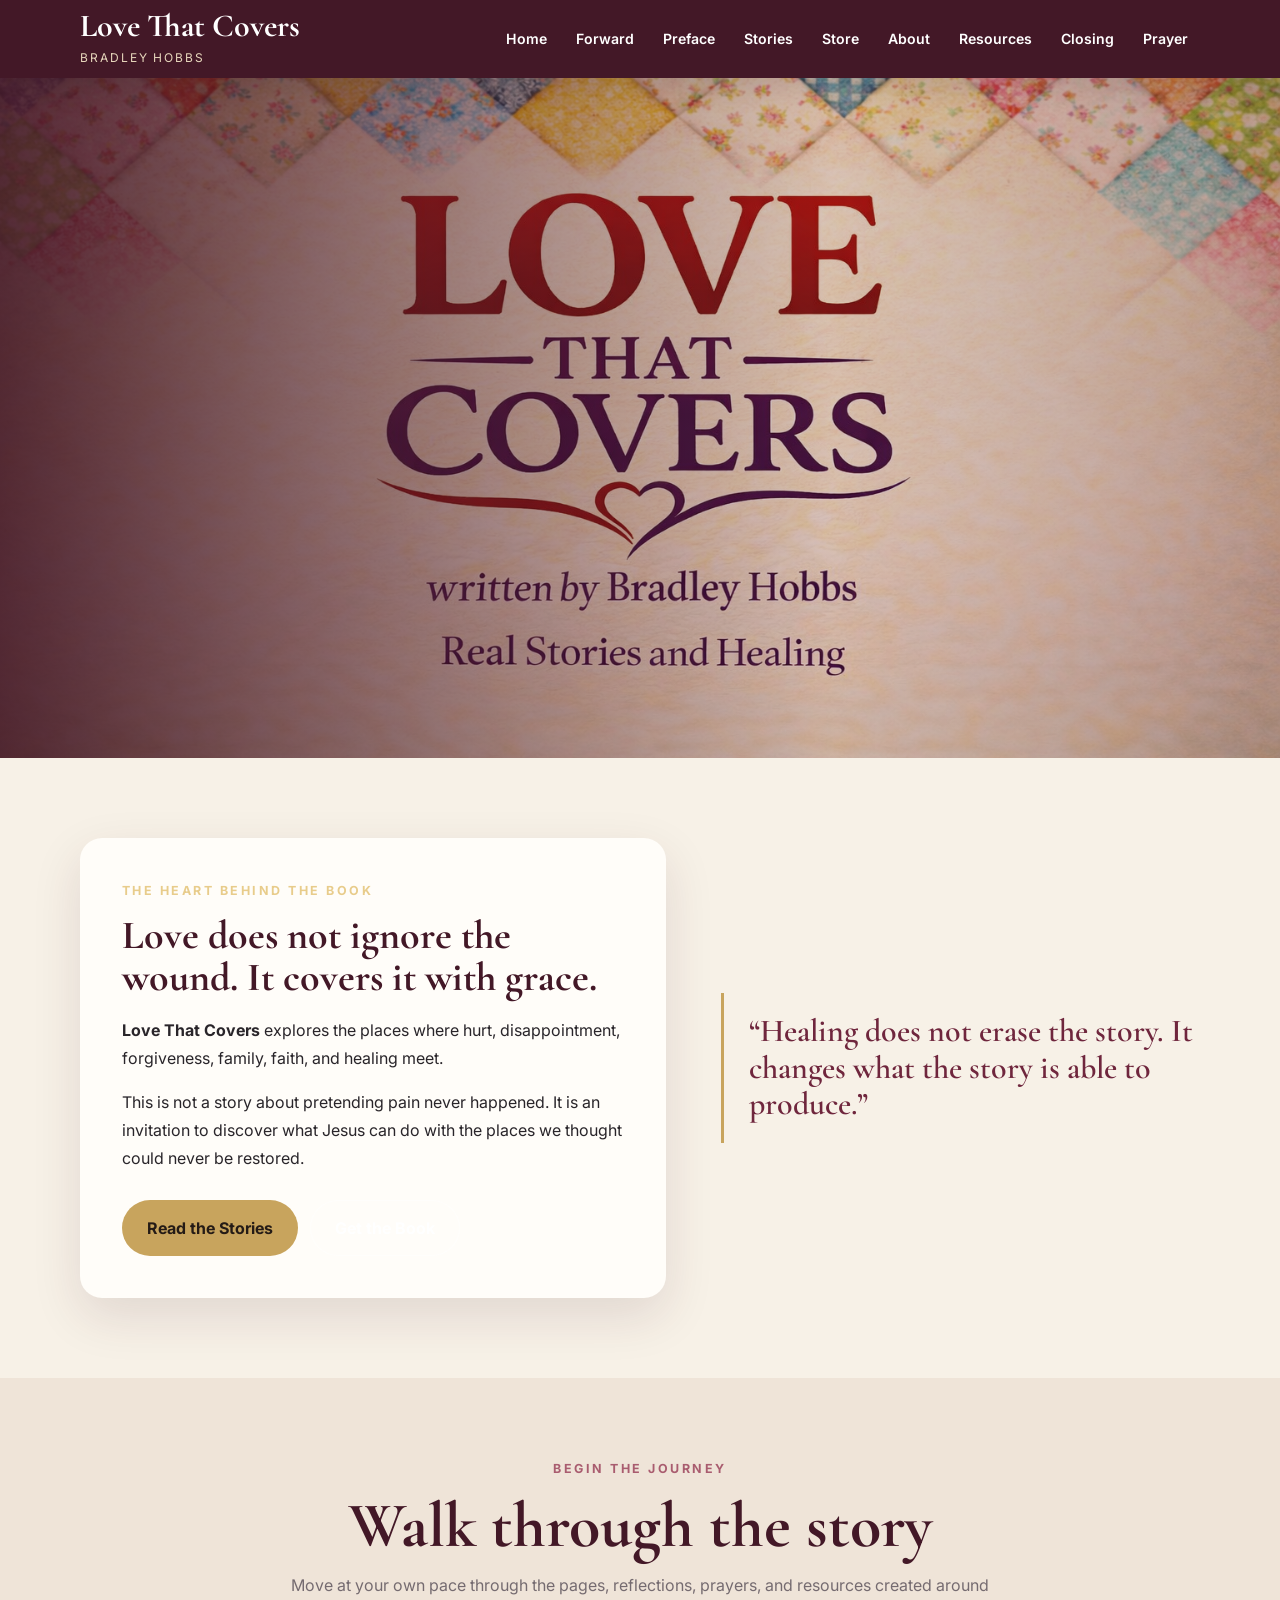
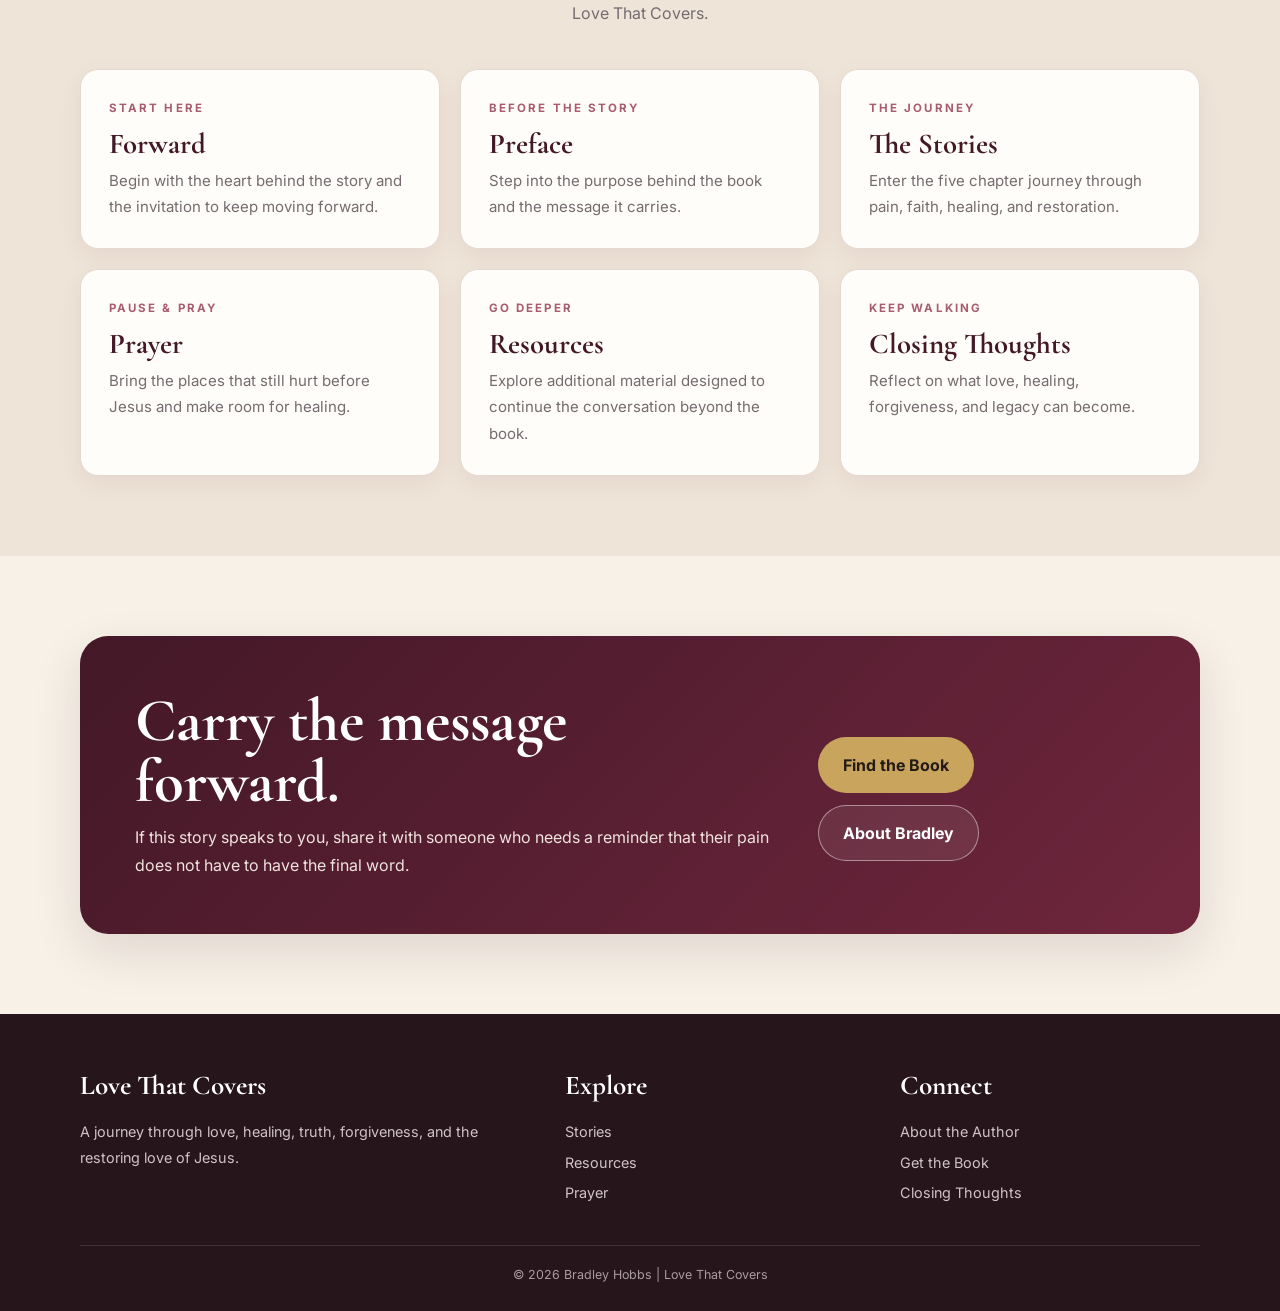
==== commit b4cf4d66: "Refine Love That Covers hero so banner artwork stands alone" ====
--- a/index.html
+++ b/index.html
@@ -8,46 +8,19 @@
 <link rel="stylesheet" href="styles.css">
 </head>
 <body>
-
 <header class="site-header">
 <div class="container header-inner">
-<a class="brand" href="index.html">
-<span class="brand-title">Love That Covers</span>
-<span class="brand-author">Bradley Hobbs</span>
-</a>
-<button class="menu-toggle" aria-label="Open navigation" aria-expanded="false" onclick="toggleMenu()">☰</button>
+<a class="brand" href="index.html"><span class="brand-title">Love That Covers</span><span class="brand-author">Bradley Hobbs</span></a>
+<button class="menu-toggle" type="button" aria-label="Open navigation" aria-expanded="false" onclick="toggleMenu()">☰</button>
 <nav class="site-nav" id="siteNav" aria-label="Main navigation">
-<a href="index.html">Home</a>
-<a href="forward.html">Forward</a>
-<a href="preface.html">Preface</a>
-<a href="stories.html">Stories</a>
-<a href="store.html">Store</a>
-<a href="about.html">About</a>
-<a href="resources.html">Resources</a>
-<a href="closing.html">Closing</a>
-<a href="prayer.html">Prayer</a>
+<a href="index.html">Home</a><a href="forward.html">Forward</a><a href="preface.html">Preface</a><a href="stories.html">Stories</a><a href="store.html">Store</a><a href="about.html">About</a><a href="resources.html">Resources</a><a href="closing.html">Closing</a><a href="prayer.html">Prayer</a>
 </nav>
 </div>
 </header>
-
 <main>
 <section class="hero">
 <img class="hero-image" src="B301321B-BF15-4B34-BEE3-1EFD43D70DFA.png" alt="Love That Covers book artwork">
-<div class="hero-content">
-<div class="container">
-<div class="hero-copy">
-<div class="eyebrow">A story of love, healing, and restoration</div>
-<h1>Love That Covers<span>Real stories. Honest wounds. The love of Jesus that restores.</span></h1>
-<p>Some wounds are carried quietly. Some stories take years to understand. Yet love can reach places pain could not, and grace can begin restoring what life has broken.</p>
-<div class="actions">
-<a class="button button-primary" href="stories.html">Read the Stories</a>
-<a class="button button-secondary" href="store.html">Get the Book</a>
-</div>
-</div>
-</div>
-</div>
 </section>
-
 <section class="section">
 <div class="container intro">
 <div class="intro-card">
@@ -55,18 +28,14 @@
 <h2>Love does not ignore the wound. It covers it with grace.</h2>
 <p><strong>Love That Covers</strong> explores the places where hurt, disappointment, forgiveness, family, faith, and healing meet.</p>
 <p>This is not a story about pretending pain never happened. It is an invitation to discover what Jesus can do with the places we thought could never be restored.</p>
+<div class="actions"><a class="button button-primary" href="stories.html">Read the Stories</a><a class="button button-secondary" href="store.html">Get the Book</a></div>
 </div>
 <div class="pullquote">“Healing does not erase the story. It changes what the story is able to produce.”</div>
 </div>
 </section>
-
 <section class="section section-soft">
 <div class="container">
-<div class="section-heading">
-<div class="eyebrow">Begin the journey</div>
-<h2>Walk through the story</h2>
-<p>Move at your own pace through the pages, reflections, prayers, and resources created around Love That Covers.</p>
-</div>
+<div class="section-heading"><div class="eyebrow">Begin the journey</div><h2>Walk through the story</h2><p>Move at your own pace through the pages, reflections, prayers, and resources created around Love That Covers.</p></div>
 <div class="grid">
 <a class="card" href="forward.html"><div class="card-number">Start here</div><h3>Forward</h3><p>Begin with the heart behind the story and the invitation to keep moving forward.</p></a>
 <a class="card" href="preface.html"><div class="card-number">Before the story</div><h3>Preface</h3><p>Step into the purpose behind the book and the message it carries.</p></a>
@@ -77,48 +46,12 @@
 </div>
 </div>
 </section>
-
-<section class="section">
-<div class="container">
-<div class="cta">
-<div>
-<h2>Carry the message forward.</h2>
-<p>If this story speaks to you, share it with someone who needs a reminder that their pain does not have to have the final word.</p>
-</div>
-<div class="actions">
-<a class="button button-primary" href="store.html">Find the Book</a>
-<a class="button button-secondary" href="about.html">About Bradley</a>
-</div>
-</div>
-</div>
-</section>
+<section class="section"><div class="container"><div class="cta"><div><h2>Carry the message forward.</h2><p>If this story speaks to you, share it with someone who needs a reminder that their pain does not have to have the final word.</p></div><div class="actions"><a class="button button-primary" href="store.html">Find the Book</a><a class="button button-secondary" href="about.html">About Bradley</a></div></div></div></section>
 </main>
-
-<footer class="site-footer">
-<div class="container">
-<div class="footer-grid">
-<div><h3>Love That Covers</h3><p>A journey through love, healing, truth, forgiveness, and the restoring love of Jesus.</p></div>
-<div><h3>Explore</h3><a href="stories.html">Stories</a><a href="resources.html">Resources</a><a href="prayer.html">Prayer</a></div>
-<div><h3>Connect</h3><a href="about.html">About the Author</a><a href="store.html">Get the Book</a><a href="closing.html">Closing Thoughts</a></div>
-</div>
-<div class="footer-bottom">© 2026 Bradley Hobbs | Love That Covers</div>
-</div>
-</footer>
-
+<footer class="site-footer"><div class="container"><div class="footer-grid"><div><h3>Love That Covers</h3><p>A journey through love, healing, truth, forgiveness, and the restoring love of Jesus.</p></div><div><h3>Explore</h3><a href="stories.html">Stories</a><a href="resources.html">Resources</a><a href="prayer.html">Prayer</a></div><div><h3>Connect</h3><a href="about.html">About the Author</a><a href="store.html">Get the Book</a><a href="closing.html">Closing Thoughts</a></div></div><div class="footer-bottom">© 2026 Bradley Hobbs | Love That Covers</div></div></footer>
 <script>
-function toggleMenu(){
-const nav=document.getElementById('siteNav');
-const button=document.querySelector('.menu-toggle');
-const open=nav.classList.toggle('open');
-button.setAttribute('aria-expanded',open?'true':'false');
-button.setAttribute('aria-label',open?'Close navigation':'Open navigation');
-}
-
-document.querySelectorAll('.site-nav a').forEach(link=>link.addEventListener('click',()=>{
-document.getElementById('siteNav').classList.remove('open');
-document.querySelector('.menu-toggle').setAttribute('aria-expanded','false');
-document.querySelector('.menu-toggle').setAttribute('aria-label','Open navigation');
-}));
+function toggleMenu(){const nav=document.getElementById('siteNav');const button=document.querySelector('.menu-toggle');const open=nav.classList.toggle('open');button.setAttribute('aria-expanded',open?'true':'false');button.setAttribute('aria-label',open?'Close navigation':'Open navigation');}
+document.querySelectorAll('.site-nav a').forEach(link=>link.addEventListener('click',()=>{document.getElementById('siteNav').classList.remove('open');document.querySelector('.menu-toggle').setAttribute('aria-expanded','false');document.querySelector('.menu-toggle').setAttribute('aria-label','Open navigation');}));
 </script>
 </body>
 </html>
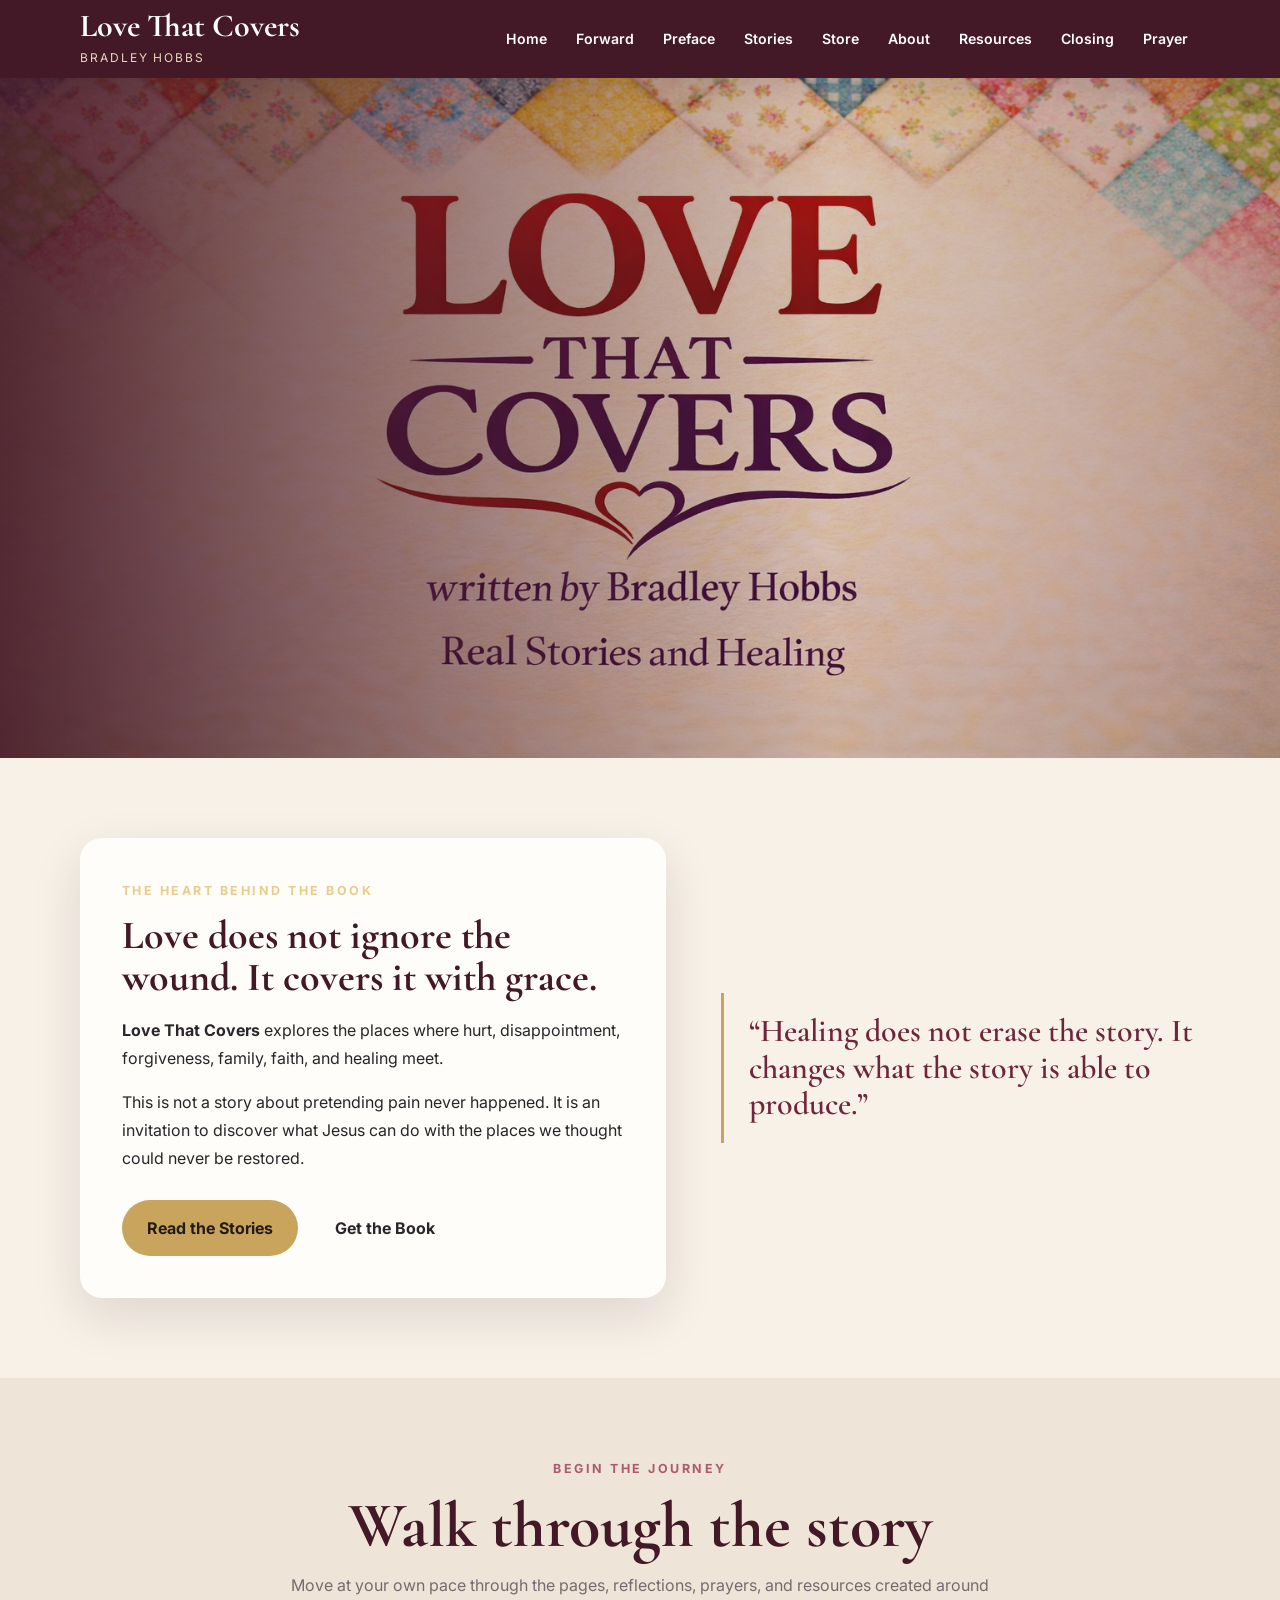
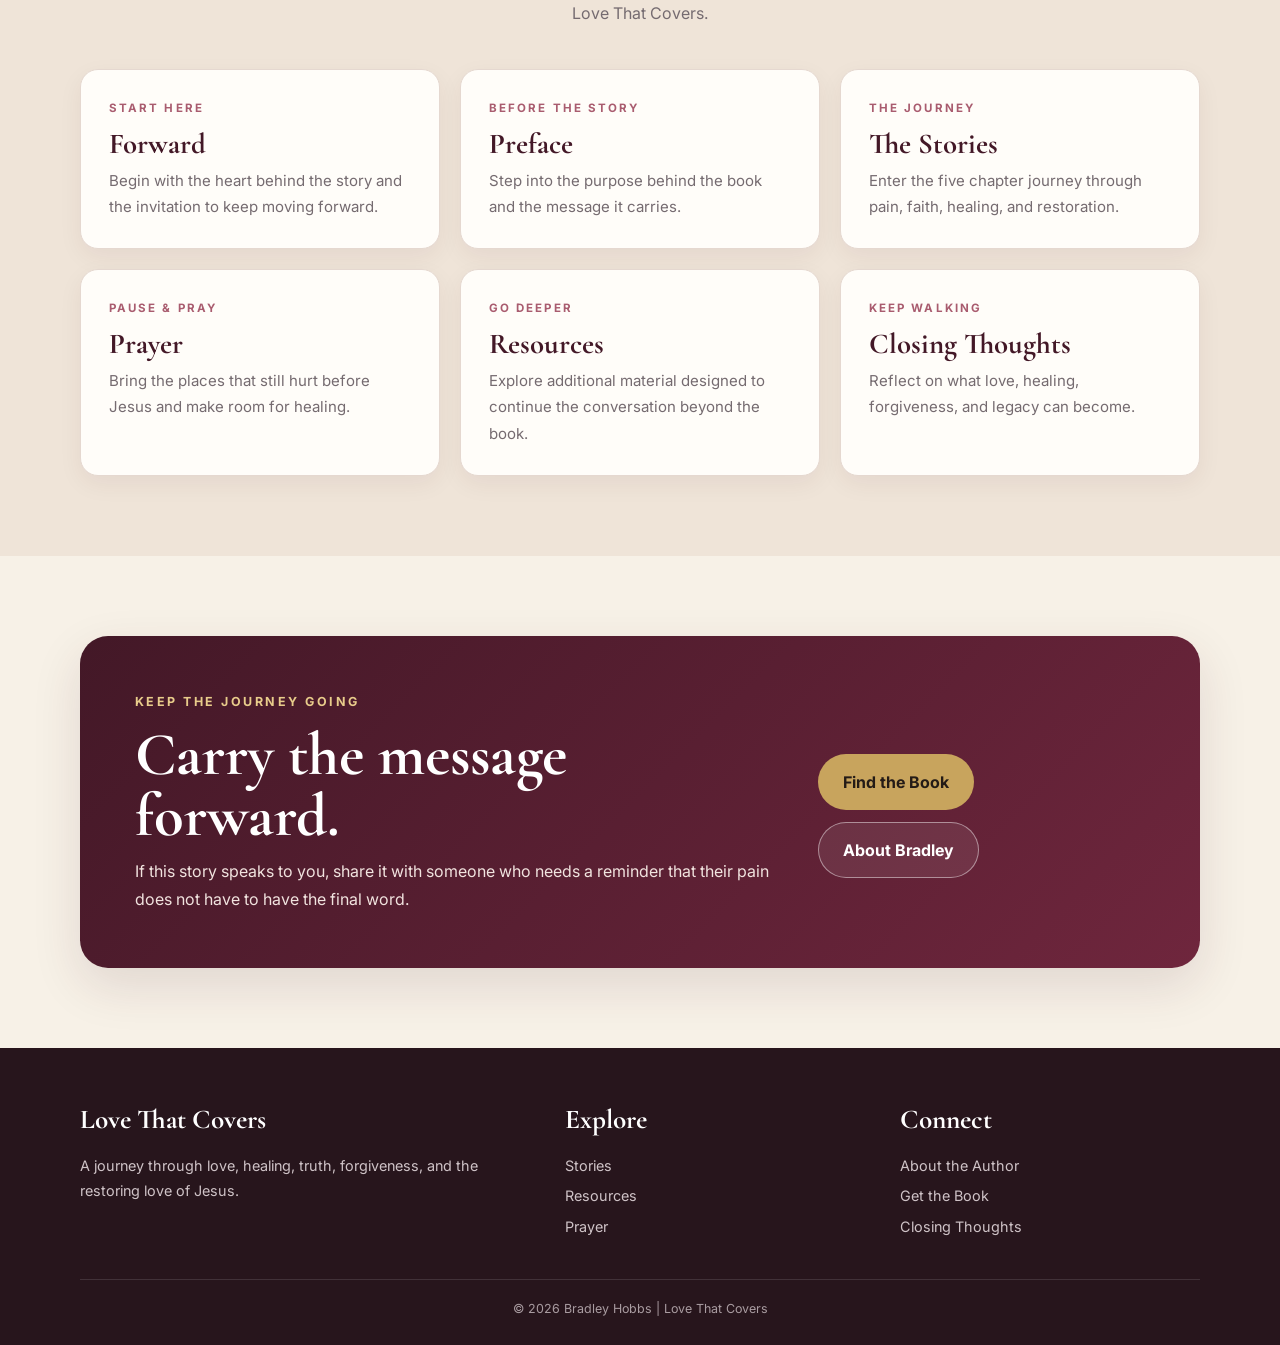
==== commit 520b4daf: "Show complete Love That Covers banner artwork without cropping" ====
--- a/index.html
+++ b/index.html
@@ -28,7 +28,7 @@
 <h2>Love does not ignore the wound. It covers it with grace.</h2>
 <p><strong>Love That Covers</strong> explores the places where hurt, disappointment, forgiveness, family, faith, and healing meet.</p>
 <p>This is not a story about pretending pain never happened. It is an invitation to discover what Jesus can do with the places we thought could never be restored.</p>
-<div class="actions"><a class="button button-primary" href="stories.html">Read the Stories</a><a class="button button-secondary" href="store.html">Get the Book</a></div>
+<div class="actions"><a class="button button-primary" href="stories.html">Read the Stories</a><a class="button button-outline" href="store.html">Get the Book</a></div>
 </div>
 <div class="pullquote">“Healing does not erase the story. It changes what the story is able to produce.”</div>
 </div>
@@ -40,13 +40,12 @@
 <a class="card" href="forward.html"><div class="card-number">Start here</div><h3>Forward</h3><p>Begin with the heart behind the story and the invitation to keep moving forward.</p></a>
 <a class="card" href="preface.html"><div class="card-number">Before the story</div><h3>Preface</h3><p>Step into the purpose behind the book and the message it carries.</p></a>
 <a class="card" href="stories.html"><div class="card-number">The journey</div><h3>The Stories</h3><p>Enter the five chapter journey through pain, faith, healing, and restoration.</p></a>
-<a class="card" href="prayer.html"><div class="card-number">Pause & pray</div><h3>Prayer</h3><p>Bring the places that still hurt before Jesus and make room for healing.</p></a>
+<a class="card" href="prayer.html"><div class="card-number">Pause &amp; pray</div><h3>Prayer</h3><p>Bring the places that still hurt before Jesus and make room for healing.</p></a>
 <a class="card" href="resources.html"><div class="card-number">Go deeper</div><h3>Resources</h3><p>Explore additional material designed to continue the conversation beyond the book.</p></a>
 <a class="card" href="closing.html"><div class="card-number">Keep walking</div><h3>Closing Thoughts</h3><p>Reflect on what love, healing, forgiveness, and legacy can become.</p></a>
-</div>
-</div>
+</div></div>
 </section>
-<section class="section"><div class="container"><div class="cta"><div><h2>Carry the message forward.</h2><p>If this story speaks to you, share it with someone who needs a reminder that their pain does not have to have the final word.</p></div><div class="actions"><a class="button button-primary" href="store.html">Find the Book</a><a class="button button-secondary" href="about.html">About Bradley</a></div></div></div></section>
+<section class="section"><div class="container"><div class="cta"><div><div class="eyebrow">Keep the journey going</div><h2>Carry the message forward.</h2><p>If this story speaks to you, share it with someone who needs a reminder that their pain does not have to have the final word.</p></div><div class="actions"><a class="button button-primary" href="store.html">Find the Book</a><a class="button button-secondary" href="about.html">About Bradley</a></div></div></div></section>
 </main>
 <footer class="site-footer"><div class="container"><div class="footer-grid"><div><h3>Love That Covers</h3><p>A journey through love, healing, truth, forgiveness, and the restoring love of Jesus.</p></div><div><h3>Explore</h3><a href="stories.html">Stories</a><a href="resources.html">Resources</a><a href="prayer.html">Prayer</a></div><div><h3>Connect</h3><a href="about.html">About the Author</a><a href="store.html">Get the Book</a><a href="closing.html">Closing Thoughts</a></div></div><div class="footer-bottom">© 2026 Bradley Hobbs | Love That Covers</div></div></footer>
 <script>
